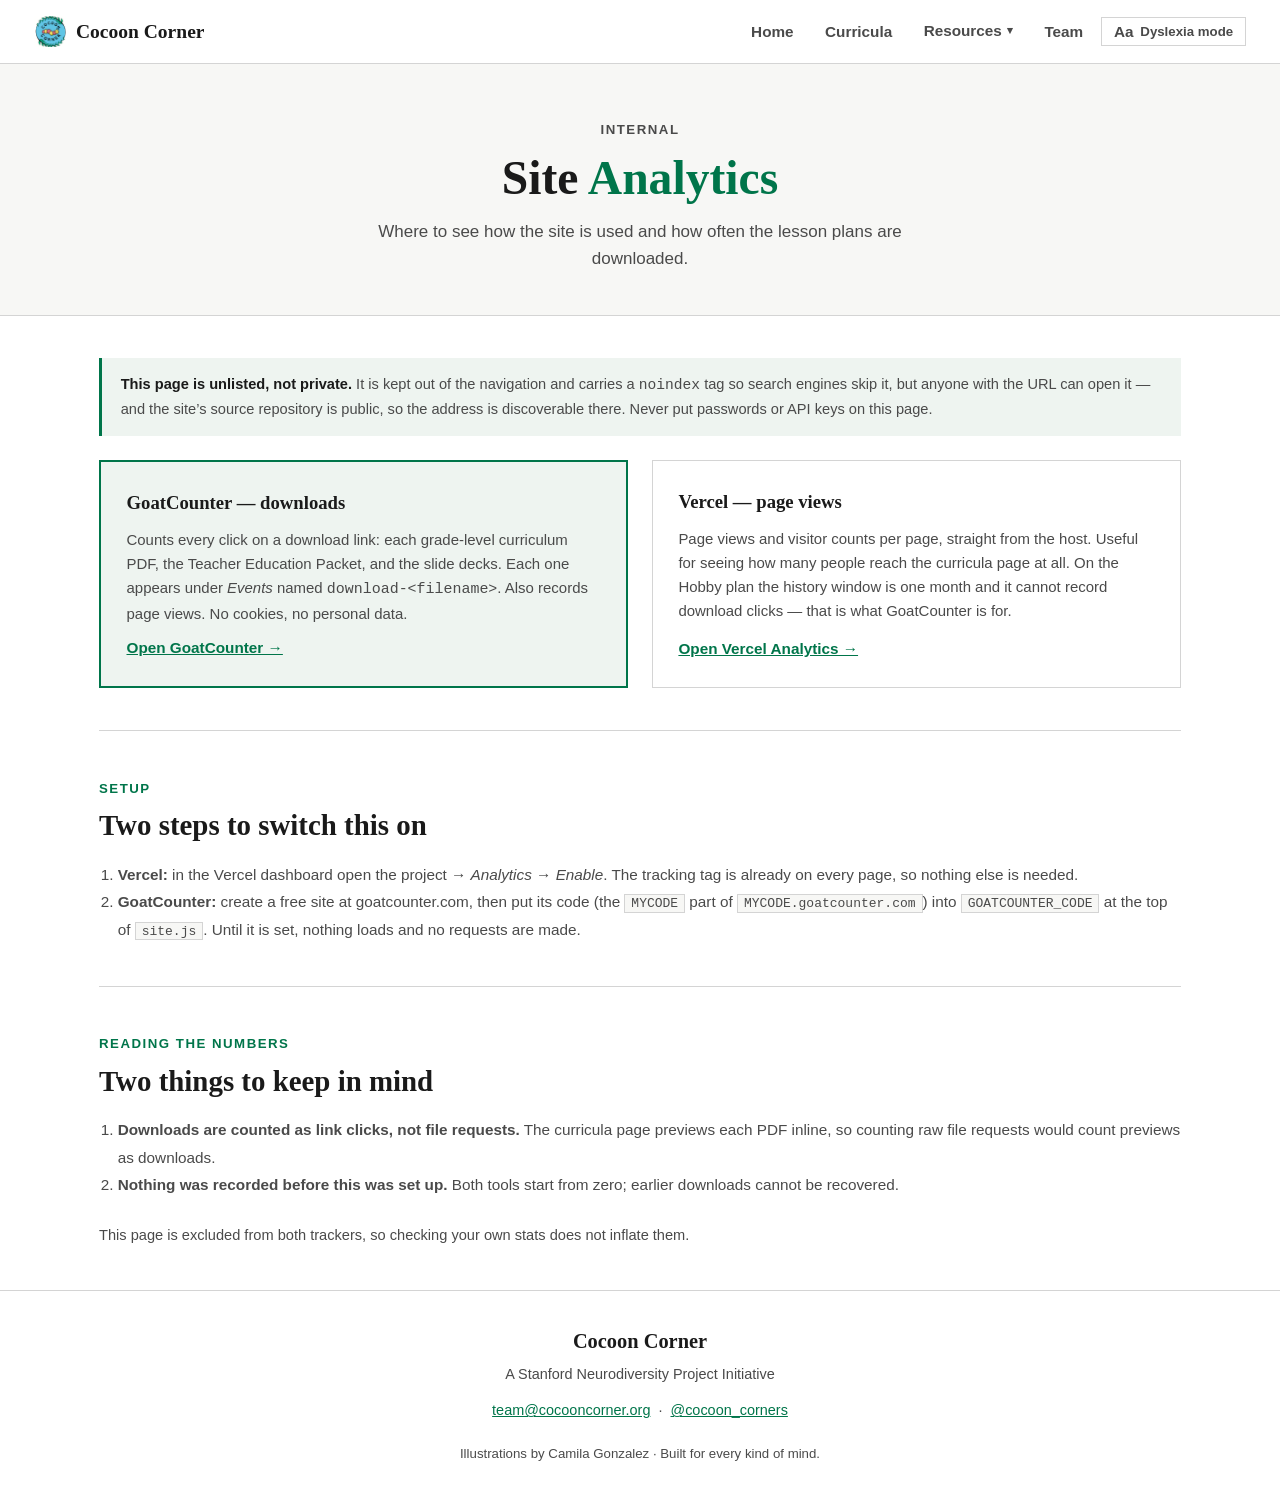
==== analytics102/index.html @ 791dbeb5 "Add GoatCounter download tracking, Vercel Analytics, and /analytics102 Adds two complementary tracke" ====
<!DOCTYPE html>
<html lang="en">
<head>
  <meta charset="UTF-8">
  <meta name="viewport" content="width=device-width, initial-scale=1.0">
  <meta name="robots" content="noindex, nofollow">
  <title>Analytics | Cocoon Corner</title>
  <link rel="icon" type="image/png" href="../assets/favicon.png">
  <link rel="apple-touch-icon" href="../assets/logo.png">
  <link rel="stylesheet" href="../style.css">
  <script src="/site.js"></script>
  <style>
    .dash-grid {
      display: grid;
      grid-template-columns: repeat(auto-fit, minmax(300px, 1fr));
      gap: 1.4rem;
      margin-bottom: 2rem;
    }

    .dash-card {
      background: var(--white);
      border: 1px solid var(--line);
      padding: 1.5rem;
      display: flex;
      flex-direction: column;
      gap: 0.6rem;
    }

    .dash-card.is-primary {
      background: var(--green-light);
      border: 2px solid var(--accent);
    }

    .dash-card h2 {
      font-family: var(--font-heading);
      font-weight: 700;
      font-size: 1.1rem;
      color: var(--text);
      margin: 0;
    }

    .dash-card p {
      font-size: 0.88rem;
      color: var(--text-soft);
      line-height: 1.6;
      margin: 0;
      flex: 1;
    }

    .dash-card a.go {
      font-size: 0.9rem;
      font-weight: 700;
      color: var(--accent);
      text-decoration: underline;
      width: fit-content;
    }

    .note-box {
      border-left: 3px solid var(--accent);
      background: var(--green-light);
      padding: 0.9rem 1.1rem;
      font-size: 0.86rem;
      line-height: 1.6;
      color: var(--text-soft);
      margin-bottom: 1.4rem;
    }

    .note-box strong { color: var(--text); }

    .setup-list { font-size: 0.9rem; color: var(--text-soft); line-height: 1.8; padding-left: 1.1rem; }
    .setup-list code {
      background: var(--bg-soft);
      border: 1px solid var(--line);
      padding: 0.05rem 0.35rem;
      font-size: 0.85em;
    }
  </style>
</head>
<body data-page="analytics" data-no-analytics>
<a class="skip-link" href="#main">Skip to main content</a>

<!-- ═══════ NAVIGATION ═══════ -->
<nav aria-label="Main">
  <a href="/" class="nav-logo">
    <img src="../assets/logo.png" alt="Cocoon Corner logo">
    Cocoon Corner
  </a>
  <button class="nav-toggle" aria-label="Toggle navigation" aria-expanded="false">☰</button>
  <ul id="nav-links">
    <li><a href="../" class="nl" data-page="home">Home</a></li>
    <li><a href="../curricula/" class="nl" data-page="curricula">Curricula</a></li>
    <li class="nav-group">
      <button type="button" class="nl nav-group-label" aria-expanded="false" aria-controls="resources-menu">Resources <span class="caret" aria-hidden="true">&#9662;</span></button>
      <ul class="nav-submenu" id="resources-menu">
        <li><a href="../book/" class="nl" data-page="book">Our Book</a></li>
        <li><a href="../resources/" class="nl" data-page="resources">Downloads</a></li>
        <li><a href="../sensory-spaces/" class="nl" data-page="sensory-spaces">Sensory Spaces</a></li>
      </ul>
    </li>
    <li><a href="../team/" class="nl" data-page="team">Team</a></li>
    <li>
      <button type="button" class="dyslexia-toggle" aria-pressed="false">
        <span class="toggle-mark" aria-hidden="true">Aa</span> <span class="toggle-text">Dyslexia mode</span>
      </button>
    </li>
  </ul>
</nav>

<main id="main" tabindex="-1">

<div class="page-wrap">

  <!-- ═══════ PAGE HERO ═══════ -->
  <div class="page-hero">
    <span class="eyebrow">Internal</span>
    <h1 class="page-title">Site <span>Analytics</span></h1>
    <p class="page-subtitle">Where to see how the site is used and how often the lesson plans are downloaded.</p>
  </div>

  <section class="content-section">

    <div class="note-box">
      <strong>This page is unlisted, not private.</strong> It is kept out of the navigation and
      carries a <code>noindex</code> tag so search engines skip it, but anyone with the URL can
      open it &mdash; and the site&rsquo;s source repository is public, so the address is
      discoverable there. Never put passwords or API keys on this page.
    </div>

    <div class="dash-grid">
      <div class="dash-card is-primary">
        <h2>GoatCounter &mdash; downloads</h2>
        <p>
          Counts every click on a download link: each grade-level curriculum PDF, the Teacher
          Education Packet, and the slide decks. Each one appears under <em>Events</em> named
          <code>download-&lt;filename&gt;</code>. Also records page views. No cookies, no personal data.
        </p>
        <a class="go" href="https://www.goatcounter.com/" target="_blank" rel="noopener">Open GoatCounter &rarr;</a>
      </div>

      <div class="dash-card">
        <h2>Vercel &mdash; page views</h2>
        <p>
          Page views and visitor counts per page, straight from the host. Useful for seeing how many
          people reach the curricula page at all. On the Hobby plan the history window is one month
          and it cannot record download clicks &mdash; that is what GoatCounter is for.
        </p>
        <a class="go" href="https://vercel.com/veermahajan/cocooncorner/analytics" target="_blank" rel="noopener">Open Vercel Analytics &rarr;</a>
      </div>
    </div>

    <hr class="section-divider">

    <span class="section-label">Setup</span>
    <h2 class="section-heading">Two steps to switch this on</h2>
    <ol class="setup-list">
      <li>
        <strong>Vercel:</strong> in the Vercel dashboard open the project &rarr; <em>Analytics</em>
        &rarr; <em>Enable</em>. The tracking tag is already on every page, so nothing else is needed.
      </li>
      <li>
        <strong>GoatCounter:</strong> create a free site at goatcounter.com, then put its code
        (the <code>MYCODE</code> part of <code>MYCODE.goatcounter.com</code>) into
        <code>GOATCOUNTER_CODE</code> at the top of <code>site.js</code>. Until it is set, nothing
        loads and no requests are made.
      </li>
    </ol>

    <hr class="section-divider">

    <span class="section-label">Reading the numbers</span>
    <h2 class="section-heading">Two things to keep in mind</h2>
    <ol class="setup-list">
      <li>
        <strong>Downloads are counted as link clicks, not file requests.</strong> The curricula page
        previews each PDF inline, so counting raw file requests would count previews as downloads.
      </li>
      <li>
        <strong>Nothing was recorded before this was set up.</strong> Both tools start from zero;
        earlier downloads cannot be recovered.
      </li>
    </ol>

    <p style="font-size: 0.86rem; color: var(--text-soft); margin-top: 1.5rem;">
      This page is excluded from both trackers, so checking your own stats does not inflate them.
    </p>

  </section>
</div><!-- /page-wrap -->

</main>

<!-- ═══════ FOOTER ═══════ -->
<footer>
  <div class="foot-logo">Cocoon Corner</div>
  <p>A Stanford Neurodiversity Project Initiative</p>
  <p style="margin-top: 0.8rem;">
    <a href="mailto:team@cocooncorner.org">team@cocooncorner.org</a> &nbsp;·&nbsp;
    <a href="https://www.instagram.com/cocoon_corners/" target="_blank" rel="noopener">@cocoon_corners</a>
  </p>
  <p class="foot-small">Illustrations by Camila Gonzalez · Built for every kind of mind.</p>
</footer>

<script>
(function () {
  var page = document.body.dataset.page || '';
  document.querySelectorAll('nav a.nl').forEach(function (a) {
    if (a.dataset.page === page) a.classList.add('active');
  });
  var btn   = document.querySelector('.nav-toggle');
  var links = document.getElementById('nav-links');
  if (btn && links) {
    btn.addEventListener('click', function () {
      var open = links.classList.toggle('open');
      btn.setAttribute('aria-expanded', open);
      btn.textContent = open ? '✕' : '☰';
    });
  }
})();
</script>
</body>
</html>
---- style.css ----
/* ═══════════════════════════════════════════════════════════════
   COCOON CORNER — Master Stylesheet
   Plain, static, academic style (no gradients, shadows, pill
   buttons, or animation). Serif headings, system sans body,
   near-monochrome palette with a single accent color.
   ═══════════════════════════════════════════════════════════════ */


/* ═══════════════════════════════════════════════════════════════
   1. DESIGN TOKENS (CSS Variables)
   ═══════════════════════════════════════════════════════════════ */
:root {
  /* Single accent color (used sparingly: links, headings, active states) */
  --accent:        #00754A;
  --accent-dark:   #00512F;

  /* All former "brand" colors are neutralized to grayscale so any
     remaining references (inline styles, per-page <style> blocks)
     render plainly instead of in bright color. */
  --blue:          #4a4a4a;
  --green:         var(--accent);
  --yellow:        #4a4a4a;
  --pink:          #4a4a4a;
  --teal:          #4a4a4a;
  --purple:        #4a4a4a;
  --orange:        #4a4a4a;
  --black:         #000000;

  --blue-light:    #f0f0f0;
  --green-light:   #eef4f0;
  --yellow-light:  #f0f0f0;
  --pink-light:    #f0f0f0;
  --teal-light:    #f0f0f0;
  --teal-xlight:   #f5f5f5;
  --purple-light:  #f0f0f0;
  --orange-light:  #f0f0f0;

  /* Neutral / surface colours */
  --text:          #1a1a1a;
  --text-soft:     #4a4a4a;
  --white:         #ffffff;
  --cream:         #ffffff;
  --line:          #d4d4d4;
  --bg-soft:       #f7f7f5;

  /* Layout */
  --nav-h:         64px;
  --max-w:         1150px;

  /* Border radii — flat by default */
  --radius-lg:     0px;
  --radius-md:     0px;
  --radius-sm:     0px;

  /* Shadows — none */
  --shadow-sm:     none;
  --shadow-md:     none;
  --shadow-lg:     none;

  /* Fonts */
  --font-heading:  Georgia, 'Times New Roman', Times, serif;
  --font-body:     -apple-system, BlinkMacSystemFont, 'Segoe UI', Arial, Helvetica, sans-serif;
}


/* ═══════════════════════════════════════════════════════════════
   2. RESET & BASE
   ═══════════════════════════════════════════════════════════════ */
*, *::before, *::after {
  box-sizing: border-box;
  margin: 0;
  padding: 0;
}

html {
  font-size: 17px;
}

body {
  font-family: var(--font-body);
  color: var(--text);
  background: var(--white);
  line-height: 1.6;
}

img {
  max-width: 100%;
  height: auto;
  display: block;
}

img[src=""], img:not([src]) {
  display: none;
}

a { color: var(--accent); text-decoration: underline; }
a:hover { color: var(--accent-dark); }


/* ═══════════════════════════════════════════════════════════════
   3. NAVIGATION
   ═══════════════════════════════════════════════════════════════ */
nav {
  position: sticky; top: 0; left: 0; right: 0; z-index: 999;
  min-height: var(--nav-h);
  background: var(--white);
  border-bottom: 1px solid var(--line);
  display: flex; align-items: center; justify-content: space-between;
  padding: 0 2rem;
}

.nav-logo {
  display: flex; align-items: center; gap: 0.6rem;
  text-decoration: none;
  font-weight: 700; font-size: 1.15rem;
  font-family: var(--font-heading);
  color: var(--text);
  white-space: nowrap;
  flex-shrink: 0;
}
.nav-logo img {
  height: 32px;
  width: auto;
  object-fit: contain;
  flex-shrink: 0;
}

nav ul {
  list-style: none;
  display: flex;
  gap: 0.25rem;
  flex-wrap: nowrap;
  align-items: center;
}

nav .nl {
  text-decoration: none; font-weight: 600; font-size: 0.9rem;
  padding: 0.5rem 0.8rem;
  color: var(--text-soft);
  border-bottom: 2px solid transparent;
}
nav .nl:hover,
nav .nl.active {
  color: var(--text);
  border-bottom-color: var(--accent);
}

.nav-toggle {
  display: none;
  background: none; border: 1px solid var(--line); cursor: pointer;
  font-size: 1.2rem; color: var(--text); padding: 0.3rem 0.6rem;
  flex-shrink: 0;
}


/* ═══════════════════════════════════════════════════════════════
   4. PAGE WRAPPER
   ═══════════════════════════════════════════════════════════════ */
.page-wrap {
  min-height: 100vh;
}


/* ═══════════════════════════════════════════════════════════════
   NAV DROPDOWN GROUP (CSS-only — no JS, so the CSP script hash
   stays valid). Desktop: reveal on hover/focus. Mobile: the
   sub-items sit inline inside the open hamburger menu.
   ═══════════════════════════════════════════════════════════════ */
.nav-group {
  position: relative;
  padding: 0.85rem 0;
  margin: -0.85rem 0;
}

.nav-group-label {
  display: inline-flex;
  align-items: center;
  gap: 0.3rem;
  background: none;
  border: none;
  border-bottom: 2px solid transparent;
  font-family: inherit;
  cursor: pointer;
}

.nav-group-label .caret { font-size: 0.7em; line-height: 1; }

.nav-submenu {
  display: none;
  position: absolute;
  top: 100%;
  left: 0;
  min-width: 190px;
  flex-direction: column;
  gap: 0;
  padding: 0.35rem 0;
  background: var(--white);
  border: 1px solid var(--line);
  z-index: 1000;
}

.nav-group-label[aria-expanded="true"] + .nav-submenu { display: flex; }

@media (min-width: 761px) {
  .nav-group:hover > .nav-submenu { display: flex; }
}

.nav-submenu .nl {
  display: block;
  padding: 0.5rem 0.9rem;
  white-space: nowrap;
}

/* parent shows the active state when one of its children is current */
.nav-group:has(.nl.active) > .nav-group-label {
  color: var(--text);
  border-bottom-color: var(--accent);
}


/* ═══════════════════════════════════════════════════════════════
   5. PAGE HERO BANNER
   ═══════════════════════════════════════════════════════════════ */
.page-hero {
  padding: 3rem 2.5rem 2.5rem;
  text-align: center;
  border-bottom: 1px solid var(--line);
  background: var(--bg-soft);
}

.eyebrow {
  display: inline-block;
  font-size: 0.78rem; font-weight: 700;
  letter-spacing: 1.5px; text-transform: uppercase;
  color: var(--text-soft);
  margin-bottom: 0.6rem;
}

.page-title {
  font-family: var(--font-heading);
  font-weight: 700;
  font-size: clamp(1.9rem, 4.5vw, 2.8rem);
  color: var(--text);
  line-height: 1.2;
  margin-bottom: 0.6rem;
}
.page-title span { color: var(--accent); }

.page-subtitle {
  font-size: 1rem; color: var(--text-soft);
  max-width: 600px; margin: 0 auto;
  line-height: 1.6;
}

/* Per-page hero backgrounds — all the same plain tint now */
.page-hero--book,
.page-hero--team,
.page-hero--resources,
.page-hero--sensory,
.page-hero--curricula { background: var(--bg-soft); }


/* ═══════════════════════════════════════════════════════════════
   6. SECTION HELPERS
   ═══════════════════════════════════════════════════════════════ */
section.content-section {
  padding: 2.5rem 2rem;
  max-width: var(--max-w);
  margin: 0 auto;
}

.section-label {
  font-size: 0.78rem; font-weight: 700; letter-spacing: 1.5px;
  text-transform: uppercase; color: var(--accent);
  display: inline-block; margin-bottom: 0.5rem;
}

h2.section-heading {
  font-family: var(--font-heading);
  font-weight: 700;
  font-size: clamp(1.3rem, 2.6vw, 1.7rem);
  color: var(--text); line-height: 1.25;
  margin-bottom: 1rem;
}


/* ═══════════════════════════════════════════════════════════════
   7. CARDS & GRIDS
   ═══════════════════════════════════════════════════════════════ */
.card {
  background: var(--white); border: 1px solid var(--line);
  padding: 1.5rem;
}

.card-grid-3 {
  display: grid;
  grid-template-columns: repeat(auto-fit, minmax(240px, 1fr));
  gap: 1.5rem;
}

.two-col {
  display: grid;
  grid-template-columns: 1fr 1fr;
  gap: 3rem;
  align-items: center;
}
.two-col.reverse > *:first-child { order: 2; }
.two-col.reverse > *:last-child  { order: 1; }


/* ═══════════════════════════════════════════════════════════════
   8. LINKS / BUTTONS
   ─────────────────────────────────────────────────────────────
   Plain underlined text links instead of filled pill buttons.
   Colour modifier classes (.yellow/.pink/.orange/.teal) are kept
   in the markup for structure but rendered identically, plainly.
   ═══════════════════════════════════════════════════════════════ */
.pill-btn {
  display: inline-flex; align-items: center; gap: 0.4rem;
  background: none; color: var(--accent);
  font-weight: 700; font-size: 0.92rem;
  padding: 0; border: none;
  text-decoration: underline; cursor: pointer;
}
.pill-btn:hover { color: var(--accent-dark); }
.pill-btn.outline { background: none; border: none; }

.dl-btn {
  display: inline-flex; align-items: center; gap: 0.4rem;
  font-weight: 700; font-size: 0.9rem;
  padding: 0; border: none;
  text-decoration: underline; color: var(--accent);
  margin-top: 0.4rem; width: fit-content; background: none;
}
.dl-btn:hover { color: var(--accent-dark); }

.file-link {
  display: inline-flex; align-items: center; gap: 0.4rem;
  background: none; color: var(--accent);
  font-weight: 700; font-size: 0.9rem;
  padding: 0; text-decoration: underline;
  border: none;
  margin-top: 0.5rem;
}
.file-link:hover { color: var(--accent-dark); }


/* ═══════════════════════════════════════════════════════════════
   9. CONDITION LIST (static — replaces the former scrolling marquee)
   ═══════════════════════════════════════════════════════════════ */
.condition-list {
  text-align: center;
  padding: 0.9rem 1rem;
  border-top: 1px solid var(--line);
  border-bottom: 1px solid var(--line);
  color: var(--text-soft);
  font-weight: 600; font-size: 0.92rem;
  letter-spacing: 0.2px;
}


/* ═══════════════════════════════════════════════════════════════
   10. FOOTER
   ═══════════════════════════════════════════════════════════════ */
footer {
  background: var(--white); color: var(--text-soft);
  border-top: 1px solid var(--line);
  padding: 2rem; text-align: center;
}
footer .foot-logo {
  font-family: var(--font-heading); font-size: 1.2rem;
  font-weight: 700; color: var(--text); margin-bottom: 0.3rem;
}
footer p { font-size: 0.85rem; margin-top: 0.3rem; }
footer a { color: var(--accent); }
footer .foot-small {
  margin-top: 1.2rem; font-size: 0.78rem; color: var(--text-soft);
}


/* ═══════════════════════════════════════════════════════════════
   11. UTILITY CLASSES
   ═══════════════════════════════════════════════════════════════ */
.text-center { text-align: center; }
.mt-1  { margin-top: 0.75rem; }
.mt-2  { margin-top: 1.5rem; }
.mt-3  { margin-top: 2.5rem; }
.mb-1  { margin-bottom: 0.75rem; }
.mb-2  { margin-bottom: 1.5rem; }
.mb-3  { margin-bottom: 2.5rem; }
.flex-center { display: flex; align-items: center; justify-content: center; gap: 1rem; flex-wrap: wrap; }

.section-divider {
  border: none; border-top: 1px solid var(--line);
  margin: 2.5rem 0;
}


/* ═══════════════════════════════════════════════════════════════
   12. HOMEPAGE — HERO
   ═══════════════════════════════════════════════════════════════ */
.hero {
  padding: 3rem 2rem;
  display: grid; grid-template-columns: 1fr 1fr;
  align-items: center; gap: 2.5rem;
  max-width: 1150px; margin: 0 auto;
}

.hero-title {
  font-family: var(--font-heading);
  font-size: clamp(2.2rem, 5vw, 3.4rem);
  font-weight: 700; line-height: 1.15; color: var(--text);
  margin: 0.8rem 0 0.5rem;
}
.hero-title em { color: var(--accent); font-style: normal; }

.hero-sub {
  font-size: 1.1rem; color: var(--text-soft); margin-bottom: 1.5rem;
}

.hero-cta {
  display: flex; gap: 1.5rem; flex-wrap: wrap; margin-bottom: 1.5rem;
}

.hero-img img {
  width: 100%; max-width: 380px;
  margin: 0 auto;
  object-fit: contain;
  border: 1px solid var(--line);
}

.hero-partners {
  display: flex; flex-direction: row;
  align-items: center; gap: 1rem;
  margin-bottom: 1.2rem;
  border: 1px solid var(--line);
  padding: 0.65rem 1.1rem;
  width: fit-content; max-width: 100%;
}
.partner-logo {
  height: 44px; width: auto;
  object-fit: contain; flex-shrink: 0;
}
.partner-text-stack {
  display: flex; flex-direction: column;
  align-items: flex-start; gap: 0.1rem;
}
.partner-label {
  font-size: 0.7rem; font-weight: 700;
  letter-spacing: 1px; text-transform: uppercase;
  color: var(--text-soft); line-height: 1.2;
}
.partner-name {
  font-size: 0.95rem; font-weight: 700;
  color: var(--text); line-height: 1.3;
}

/* ── Stats bar ── */
.stats-bar {
  display: flex; justify-content: center; align-items: center;
  gap: 3rem; flex-wrap: wrap;
  padding: 2rem;
  border-top: 1px solid var(--line);
  border-bottom: 1px solid var(--line);
}
.stat-item { text-align: center; }
.stat-num {
  font-family: var(--font-heading); font-size: 2rem; font-weight: 700;
  color: var(--text); line-height: 1;
}
.stat-label { font-size: 0.85rem; font-weight: 600; color: var(--text-soft); margin-top: 0.2rem; }

.stat-img {
  width: auto;
  object-fit: contain;
}
.stat-img.logo-snp   { height: 48px; max-width: 48px; }
.stat-img.logo-sm    { height: 36px; max-width: 120px; }
.stat-img.logo-cboe  { height: 48px; max-width: 48px; }
.stat-img.logo-fusd  { height: 48px; max-width: 140px; }

/* ── Mission section ── */
.mission-section {
  padding: 3rem 2rem;
}
.mission-inner { max-width: var(--max-w); margin: 0 auto; }
.mission-intro {
  font-size: 1rem; color: var(--text-soft);
  max-width: 700px; margin: 0 auto 2rem;
  text-align: center;
}

/* ── Static photo grid (used on homepage in place of the carousel,
     and on the sensory-spaces gallery) ── */
.gallery {
  display: grid;
  grid-template-columns: repeat(auto-fit, minmax(260px, 1fr));
  gap: 1.5rem; margin-top: 1.5rem;
}
.gallery-item { border: 1px solid var(--line); }
.gallery-item img { width: 100%; height: 220px; object-fit: cover; display: block; }
.gallery-caption {
  padding: 0.6rem 0.8rem;
  border-top: 1px solid var(--line);
  color: var(--text-soft); font-size: 0.85rem; font-weight: 600;
}

.carousel-section {
  padding: 2.5rem 1rem; text-align: center;
  border-bottom: 1px solid var(--line);
}
.carousel-section h2 {
  font-family: var(--font-heading); font-weight: 700;
  font-size: clamp(1.3rem, 2.6vw, 1.7rem);
  margin-bottom: 0.3rem;
}
.carousel-section .gallery { max-width: 900px; margin: 1.2rem auto 0; }

/* ── Homepage quote ── */
.quote-section {
  padding: 2.5rem 2rem; text-align: center;
  border-bottom: 1px solid var(--line);
}
.quote-section blockquote {
  font-family: var(--font-heading); font-style: italic;
  font-size: clamp(1.05rem, 2.2vw, 1.3rem); color: var(--text);
  max-width: 720px; margin: 0 auto; line-height: 1.6;
}
.quote-section cite {
  display: block; margin-top: 0.8rem;
  font-size: 0.85rem; color: var(--text-soft);
  font-weight: 600; font-style: normal;
}


/* ═══════════════════════════════════════════════════════════════
   13. BOOK PAGE
   ═══════════════════════════════════════════════════════════════ */
.book-cover-img {
  width: 100%; max-width: 360px; display: block; margin: 0 auto;
  border: 1px solid var(--line);
}

.condition-tags { display: flex; flex-wrap: wrap; gap: 0.5rem; margin: 1.2rem 0; }
.c-tag {
  padding: 0.32rem 0.8rem; border: 1px solid var(--line);
  font-size: 0.82rem; font-weight: 600; color: var(--text-soft);
}

.progress-boxes {
  display: grid; grid-template-columns: repeat(3, 1fr); gap: 0.8rem;
  border: 1px solid var(--line);
  padding: 1.4rem; margin-top: 1.5rem;
}
.prog-box { text-align: center; }
.prog-num {
  font-family: var(--font-heading); font-size: 2rem;
  font-weight: 700; color: var(--text); line-height: 1;
}
.prog-lbl { font-size: 0.78rem; color: var(--text-soft); font-weight: 600; margin-top: 0.2rem; }

.story-layout {
  display: grid; grid-template-columns: 1fr 1.15fr;
  gap: 3rem; align-items: center;
  max-width: var(--max-w); margin: 0 auto;
}
.story-img { border: 1px solid var(--line); }
.story-img img { width: 100%; }
.story-text blockquote {
  font-family: var(--font-heading); font-style: italic;
  font-size: 1.02rem; line-height: 1.75; color: var(--text);
  border-left: 3px solid var(--accent);
  padding-left: 1.3rem; margin: 1.2rem 0;
}

.video-section {
  background: var(--bg-soft); padding: 3rem 2.5rem; text-align: center;
  border-top: 1px solid var(--line); border-bottom: 1px solid var(--line);
}
.video-section h2 {
  font-family: var(--font-heading); font-weight: 700;
  font-size: clamp(1.3rem, 2.6vw, 1.7rem); color: var(--text); margin-bottom: 0.5rem;
}
.video-section p { color: var(--text-soft); margin-bottom: 1.5rem; font-size: 0.95rem; }
.video-wrap {
  max-width: 720px; margin: 0 auto;
  border: 1px solid var(--line);
}
.video-wrap video { width: 100%; display: block; background: #000; }

.future-grid {
  display: grid;
  grid-template-columns: repeat(auto-fit, minmax(220px, 1fr));
  gap: 1.2rem;
}
.future-item {
  background: var(--white); border: 1px solid var(--line);
  padding: 1.2rem;
}
.future-item p { font-size: 0.92rem; color: var(--text-soft); margin-top: 0.3rem; }


/* ═══════════════════════════════════════════════════════════════
   14. TEAM PAGE
   ═══════════════════════════════════════════════════════════════ */
.team-photo-wrap {
  max-width: 900px; margin: 0 auto 2rem;
  border: 1px solid var(--line);
}
.team-photo-wrap img { width: 100%; display: block; }
.team-photo-caption {
  padding: 0.8rem 1rem;
  border-top: 1px solid var(--line);
  color: var(--text-soft);
  font-weight: 600; font-size: 0.9rem;
}

.member-grid {
  display: grid;
  grid-template-columns: repeat(auto-fill, minmax(150px, 1fr));
  gap: 1rem; max-width: 960px; margin: 0 auto 3rem;
}
.member-card {
  background: var(--white); border: 1px solid var(--line);
  padding: 1.2rem 1rem; text-align: center;
}
.m-avatar {
  width: 48px; height: 48px; border-radius: 50%;
  margin: 0 auto 0.7rem;
  display: flex; align-items: center; justify-content: center;
  font-size: 1.3rem;
  border: 1px solid var(--line);
}
.member-card h3 {
  font-family: var(--font-heading); font-weight: 700;
  font-size: 0.95rem; color: var(--text); margin-bottom: 0.2rem;
}
.member-card .role { font-size: 0.75rem; font-weight: 600; color: var(--text-soft); }

.contact-bar {
  max-width: 560px; margin: 0 auto;
  border: 1px solid var(--line);
  padding: 1.5rem 2rem; text-align: center;
  display: flex; align-items: center; justify-content: center;
  gap: 2rem; flex-wrap: wrap;
}
.contact-bar a {
  text-decoration: underline; font-weight: 700; font-size: 1rem;
  color: var(--accent);
  display: flex; align-items: center; gap: 0.4rem;
}
.contact-bar a:hover { color: var(--accent-dark); }


/* ═══════════════════════════════════════════════════════════════
   15. RESOURCES PAGE
   ═══════════════════════════════════════════════════════════════ */
.pptx-grid {
  display: grid;
  grid-template-columns: repeat(auto-fit, minmax(280px, 1fr));
  gap: 1.4rem; margin-top: 1.5rem;
}
.pptx-card {
  background: var(--white); border: 1px solid var(--line);
  padding: 1.6rem;
  display: flex; flex-direction: column; gap: 0.7rem;
}
.pptx-card h3 {
  font-family: var(--font-heading); font-weight: 700; font-size: 1.02rem; color: var(--text);
}
.pptx-card p { font-size: 0.9rem; color: var(--text-soft); flex: 1; line-height: 1.6; }

.resource-tags { display: flex; flex-wrap: wrap; gap: 0.6rem; margin-top: 1rem; }
.rtag {
  border: 1px solid var(--line);
  padding: 0.4rem 0.9rem; font-size: 0.88rem; font-weight: 600;
  color: var(--text-soft);
}
.rtag a { color: var(--accent); text-decoration: underline; }


/* ═══════════════════════════════════════════════════════════════
   16. SENSORY SPACES PAGE
   ═══════════════════════════════════════════════════════════════ */
.principles-grid {
  display: grid;
  grid-template-columns: repeat(auto-fit, minmax(230px, 1fr));
  gap: 1.2rem; margin-top: 1.5rem;
}
.principle-card {
  background: var(--white); border: 1px solid var(--line);
  padding: 1.4rem;
}
.principle-card h3 {
  font-family: var(--font-heading); font-weight: 700;
  font-size: 0.98rem; margin-bottom: 0.4rem;
}
.principle-card p { font-size: 0.88rem; color: var(--text-soft); line-height: 1.6; }

.items-grid {
  display: grid;
  grid-template-columns: repeat(auto-fill, minmax(180px, 1fr));
  gap: 0.8rem; margin-top: 1.2rem;
}
.item-tag {
  background: var(--white); border: 1px solid var(--line);
  padding: 0.8rem 1rem;
  font-weight: 600; font-size: 0.9rem; color: var(--text-soft);
}

.timeline { margin-top: 1.5rem; position: relative; padding-left: 2rem; }
.timeline::before {
  content: ''; position: absolute; left: 0.55rem; top: 0; bottom: 0;
  width: 1px; background: var(--line);
}
.t-item { position: relative; margin-bottom: 1.5rem; }
.t-dot {
  position: absolute; left: -1.5rem; top: 0.3rem;
  width: 10px; height: 10px; border-radius: 50%;
  background: var(--white); border: 2px solid var(--text);
}
.t-item h4 {
  font-family: var(--font-heading); font-weight: 700;
  font-size: 1rem; color: var(--text);
}
.t-item p { font-size: 0.88rem; color: var(--text-soft); margin-top: 0.2rem; }

.cta-band {
  background: var(--bg-soft); padding: 3rem 2.5rem; text-align: center;
  border-top: 1px solid var(--line); border-bottom: 1px solid var(--line);
}
.cta-band h2 {
  font-family: var(--font-heading); font-weight: 700;
  font-size: clamp(1.3rem, 2.6vw, 1.7rem); color: var(--text); margin-bottom: 0.7rem;
}
.cta-band p { color: var(--text-soft); max-width: 560px; margin: 0 auto 1.5rem; font-size: 1rem; }

.principles-section-bg {
  border-top: 1px solid var(--line);
  border-bottom: 1px solid var(--line);
  padding: 3rem 2.5rem;
}


/* ═══════════════════════════════════════════════════════════════
   17. CURRICULA PAGE
   ═══════════════════════════════════════════════════════════════ */
details {
  background: var(--white);
  border: 1px solid var(--line);
  margin-bottom: 1rem;
}
details summary {
  display: flex; justify-content: space-between; align-items: center;
  padding: 1.1rem 1.4rem;
  cursor: pointer; list-style: none;
  font-weight: 700; font-size: 1rem;
  gap: 1rem;
}
details summary::-webkit-details-marker { display: none; }
details summary::after {
  content: '+';
  font-size: 1.2rem; font-weight: 400; color: var(--text-soft);
  flex-shrink: 0;
}
details[open] summary::after { content: '\2212'; }

.details-body {
  padding: 0 1.4rem 1.4rem;
  border-top: 1px solid var(--line);
}

.day-grid {
  display: grid;
  grid-template-columns: repeat(auto-fit, minmax(230px, 1fr));
  gap: 1rem; margin: 1.2rem 0;
}
.day-card {
  background: var(--bg-soft); border: 1px solid var(--line);
  padding: 1rem 1.2rem;
}
.day-card .day-label {
  font-size: 0.75rem; font-weight: 700; text-transform: uppercase;
  letter-spacing: 1px; color: var(--text-soft); margin-bottom: 0.3rem;
}
.day-card h4 {
  font-family: var(--font-heading); font-weight: 700;
  font-size: 1rem; color: var(--text); margin-bottom: 0.3rem;
}
.day-card p { font-size: 0.88rem; color: var(--text-soft); }

.meta-row { display: flex; gap: 1.2rem; flex-wrap: wrap; margin: 0.7rem 0 1.1rem; }
.meta-pill {
  display: inline-flex; align-items: center; gap: 0.35rem;
  font-size: 0.82rem; font-weight: 600; color: var(--text-soft);
  border: 1px solid var(--line); padding: 0.3rem 0.7rem;
}

.grade-badge {
  display: inline-block; padding: 0.25rem 0.7rem; border: 1px solid var(--line);
  font-size: 0.78rem; font-weight: 700; margin-right: 0.4rem;
  color: var(--text-soft); background: none !important;
}


/* ═══════════════════════════════════════════════════════════════
   18. RESPONSIVE — MOBILE BREAKPOINTS
   ═══════════════════════════════════════════════════════════════ */
@media (max-width: 900px) {
  nav .nl { padding: 0.45rem 0.6rem; font-size: 0.85rem; }
}

@media (max-width: 760px) {
  nav {
    flex-wrap: wrap;
    height: auto;
    min-height: var(--nav-h);
    padding: 0.75rem 1.2rem;
    gap: 0;
  }
  .nav-toggle { display: block; }

  nav ul {
    display: none;
    flex-direction: column;
    width: 100%;
    padding: 0.5rem 0 0.75rem;
    gap: 0.2rem;
  }
  nav ul.open { display: flex; }

  .nav-group { padding: 0; margin: 0; }
  .nav-submenu {
    position: static;
    min-width: 0;
    background: none;
    border: none;
    padding: 0 0 0 1rem;
  }

  nav .nl {
    padding: 0.55rem 0.2rem;
    font-size: 0.9rem;
  }

  .hero {
    grid-template-columns: 1fr;
    text-align: center;
    gap: 1.5rem;
    padding: 1.5rem 1.2rem 2rem;
  }
  .hero-text { order: 2; }
  .hero-img  { order: 1; }

  .hero-img img { max-width: 260px; }
  .hero-cta { justify-content: center; }
  .hero-partners { margin: 0 auto 1.2rem; }
  .partner-text-stack { align-items: center; }

  .two-col { grid-template-columns: 1fr; gap: 1.5rem; }
  .two-col.reverse > * { order: unset; }

  .book-cover-img { max-width: 260px; }
  .progress-boxes { grid-template-columns: 1fr 1fr; }
  .story-layout { grid-template-columns: 1fr; gap: 1.5rem; }

  .stats-bar { gap: 1.5rem; padding: 1.5rem 1rem; }

  .build-two-col { grid-template-columns: 1fr !important; }

  .gallery { grid-template-columns: 1fr; }

  .page-hero { padding: 2.5rem 1.5rem 1.75rem; }

  section.content-section { padding: 2rem 1.2rem; }

  .card-grid-3 { gap: 1rem; }

  .contact-bar { gap: 1rem; padding: 1.2rem; }

  .principles-section-bg { padding: 2rem 1.2rem; }
}

@media (max-width: 480px) {
  html { font-size: 16px; }

  .nav-logo { font-size: 1rem; }
  .nav-logo img { height: 28px; }

  .hero-img img { max-width: 200px; }
  .partner-logo { height: 36px; }

  .stat-img.logo-sm   { height: 30px; }
  .stat-img.logo-snp  { height: 38px; max-width: 38px; }
  .stat-img.logo-cboe { height: 38px; max-width: 38px; }
  .stat-img.logo-fusd { height: 40px; max-width: 120px; }

  .progress-boxes { grid-template-columns: 1fr; }
  .prog-num { font-size: 1.6rem; }

  .day-grid { grid-template-columns: 1fr; }

  .items-grid { grid-template-columns: 1fr 1fr; }

  .member-grid { grid-template-columns: repeat(auto-fill, minmax(130px, 1fr)); }

  details summary { flex-direction: column; align-items: flex-start; }
}


/* ═══════════════════════════════════════════════════════════════
   DYSLEXIA-FRIENDLY MODE
   Toggled by dyslexia-mode.js, which puts .dyslexia on <html>.
   Choices follow the British Dyslexia Association style guide:
   sans-serif throughout, larger text, generous letter/word/line
   spacing, an off-white background to cut glare, bold instead of
   italics, and sentence case instead of all-caps.
   ═══════════════════════════════════════════════════════════════ */

/* the control is useless without JS, so only show it once JS runs */
.dyslexia-toggle { display: none; }
html.js .dyslexia-toggle { display: inline-flex; }

.dyslexia-toggle {
  align-items: center;
  gap: 0.4rem;
  font-family: var(--font-body);
  font-weight: 600;
  font-size: 0.78rem;
  padding: 0.35rem 0.7rem;
  color: var(--text-soft);
  background: none;
  border: 1px solid var(--line);
  cursor: pointer;
  white-space: nowrap;
}

.dyslexia-toggle:hover {
  color: var(--text);
  border-color: var(--text-soft);
}

.dyslexia-toggle .toggle-mark {
  font-weight: 700;
  font-size: 0.9rem;
  line-height: 1;
}

.dyslexia-toggle[aria-pressed="true"] {
  background: var(--accent);
  border-color: var(--accent);
  color: #ffffff;
}

/* ── the mode itself ─────────────────────────────────────────── */
html.dyslexia {
  font-size: 18px;

  /* headings drop Georgia; Verdana/Tahoma have wide, open letterforms */
  --font-heading: Verdana, Tahoma, "Trebuchet MS", Arial, sans-serif;
  --font-body:    Verdana, Tahoma, "Trebuchet MS", Arial, sans-serif;

  /* warm off-white instead of pure white, which glares */
  --white:   #fbf7f0;
  --cream:   #fbf7f0;
  --bg-soft: #f3ece0;
  --line:    #cdc5b8;

  /* dark warm grey rather than near-black */
  --text:      #2b2620;
  --text-soft: #4a443c;
}

html.dyslexia body {
  line-height: 1.9;
  letter-spacing: 0.05em;
  word-spacing: 0.16em;
}

/* italics are harder to decode — use weight for emphasis instead */
html.dyslexia em,
html.dyslexia i {
  font-style: normal;
  font-weight: 700;
}

/* all-caps removes word-shape cues */
html.dyslexia .eyebrow,
html.dyslexia .section-label,
html.dyslexia .role-title,
html.dyslexia .feature-flag,
html.dyslexia .grade-badge,
html.dyslexia .condition-list,
html.dyslexia .partner-label {
  text-transform: none;
  letter-spacing: 0.04em;
}

/* long measures are hard to track back to the next line */
html.dyslexia .bio,
html.dyslexia .mission-intro,
html.dyslexia .curricula-intro,
html.dyslexia .page-notice {
  max-width: 66ch;
}

/* keep focus obvious for keyboard users in this mode */
html.dyslexia a:focus-visible,
html.dyslexia button:focus-visible {
  outline: 3px solid var(--accent);
  outline-offset: 2px;
}

/* Between the hamburger breakpoint and 900px the nav is tight — in
   dyslexia mode the larger type plus this button overflowed the bar.
   Collapse to just "Aa" there, but keep the label for screen readers. */
@media (min-width: 761px) and (max-width: 900px) {
  .dyslexia-toggle .toggle-text {
    position: absolute;
    width: 1px;
    height: 1px;
    overflow: hidden;
    clip-path: inset(50%);
    white-space: nowrap;
  }
  .dyslexia-toggle { padding: 0.35rem 0.5rem; }
}


/* ═══════════════════════════════════════════════════════════════
   ACCESSIBILITY: skip link + a visible focus indicator everywhere
   ═══════════════════════════════════════════════════════════════ */
.skip-link {
  position: absolute;
  left: -9999px;
  top: 0;
  z-index: 2000;
  background: var(--accent);
  color: #ffffff;
  font-weight: 700;
  padding: 0.7rem 1.1rem;
  text-decoration: none;
}

.skip-link:focus {
  left: 0.5rem;
  top: 0.5rem;
}

:focus-visible {
  outline: 3px solid var(--accent);
  outline-offset: 2px;
}

/* an accent outline would vanish against the accent-filled toggle */
.dyslexia-toggle[aria-pressed="true"]:focus-visible { outline-color: var(--text); }

/* focused programmatically by the skip link — no outline needed */
main:focus { outline: none; }

/* ═══════════════════════════════════════════════════════════════
   CURRICULUM PDF PREVIEWS
   The download link now lives in the <summary>; the expanded panel
   holds a scrollable inline preview. <iframe> rather than <object>
   because the CSP sets object-src 'none'; frame-src falls back to
   default-src 'self', so a same-origin PDF is allowed.
   ═══════════════════════════════════════════════════════════════ */
details summary .summary-main { flex: 1 1 auto; }

details summary .summary-meta {
  flex: 0 0 auto;
  font-size: 0.85rem;
  font-weight: 600;
  color: var(--text-soft);
}

.summary-dl {
  flex: 0 0 auto;
  font-size: 0.85rem;
  font-weight: 700;
  color: var(--accent);
  text-decoration: underline;
  white-space: nowrap;
}

.summary-dl:hover { color: var(--accent-dark); }

.pdf-preview {
  display: block;
  width: 100%;
  height: 620px;
  margin-top: 1.2rem;
  border: 1px solid var(--line);
  background: var(--bg-soft);
}

.preview-fallback {
  font-size: 0.82rem;
  color: var(--text-soft);
  margin-top: 0.6rem;
}

.preview-fallback a { color: var(--accent); font-weight: 700; }

@media (max-width: 760px) {
  .pdf-preview { height: 60vh; min-height: 340px; }
}
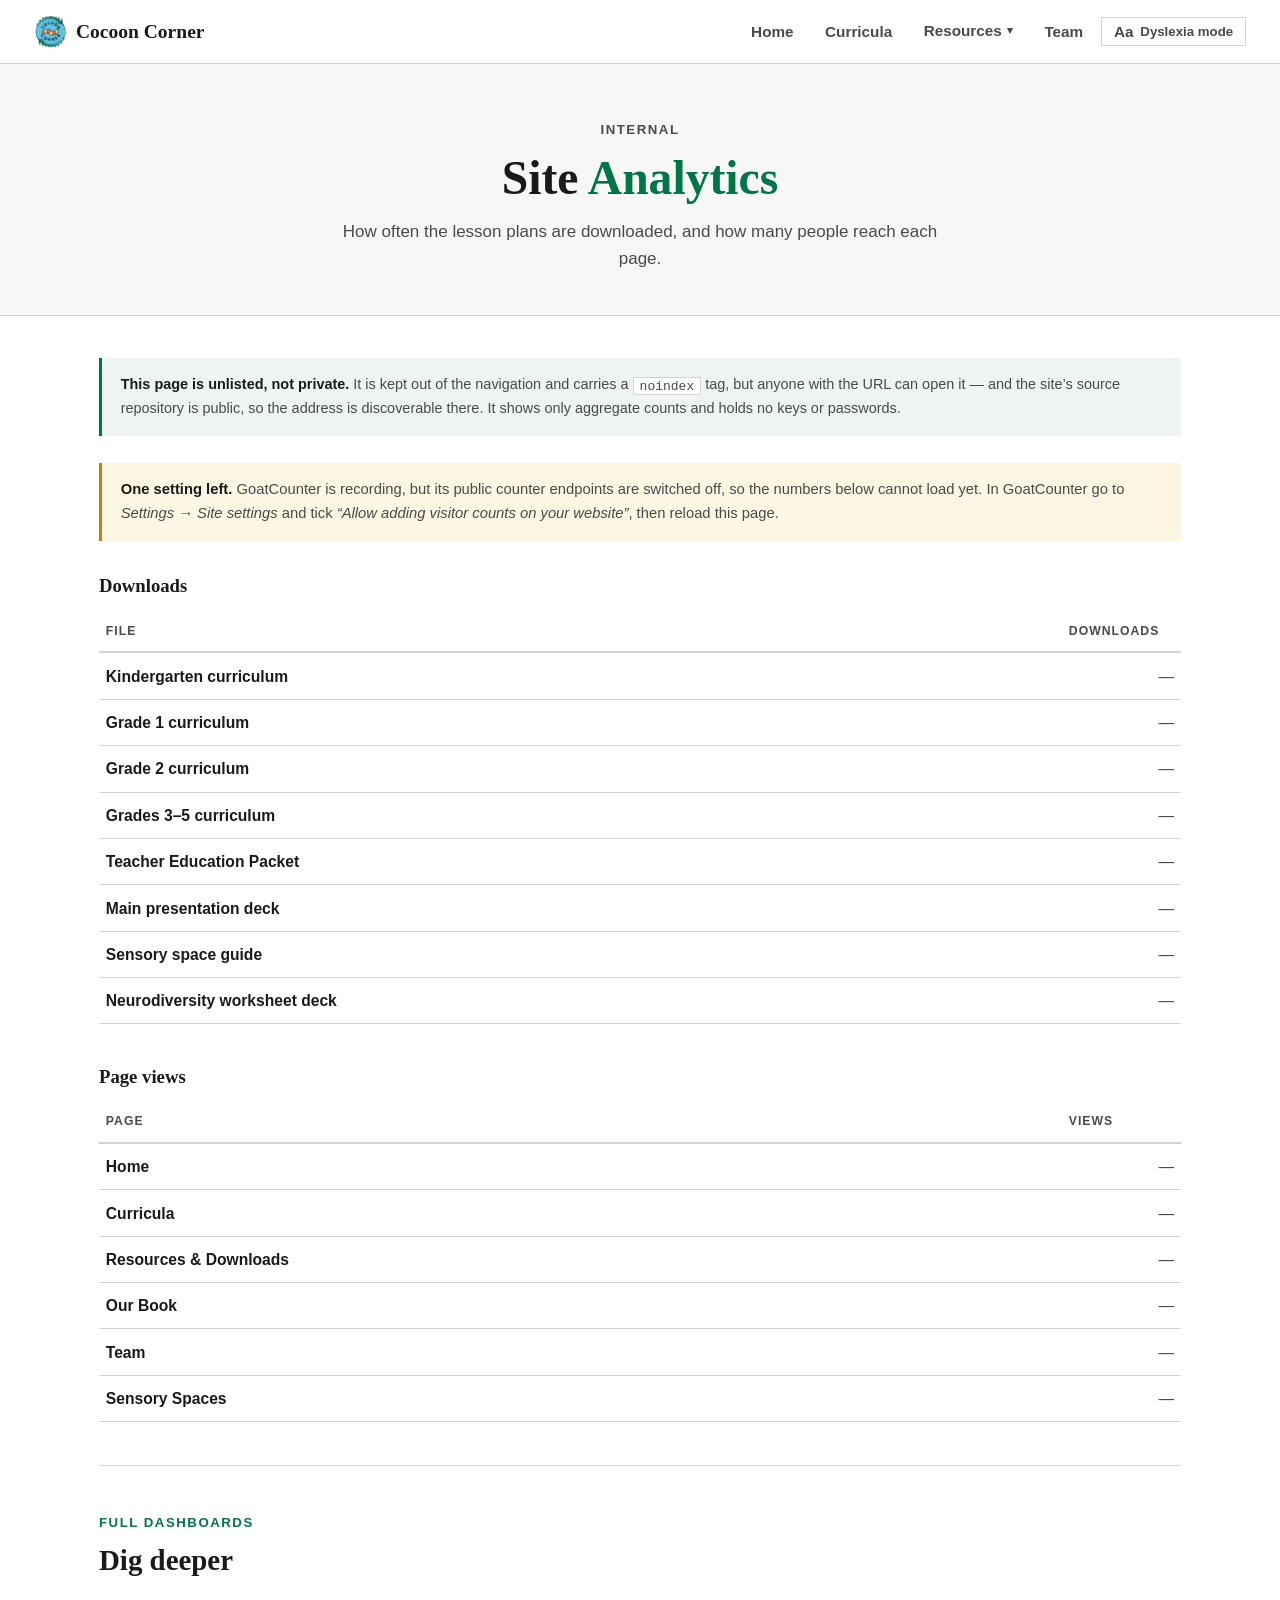
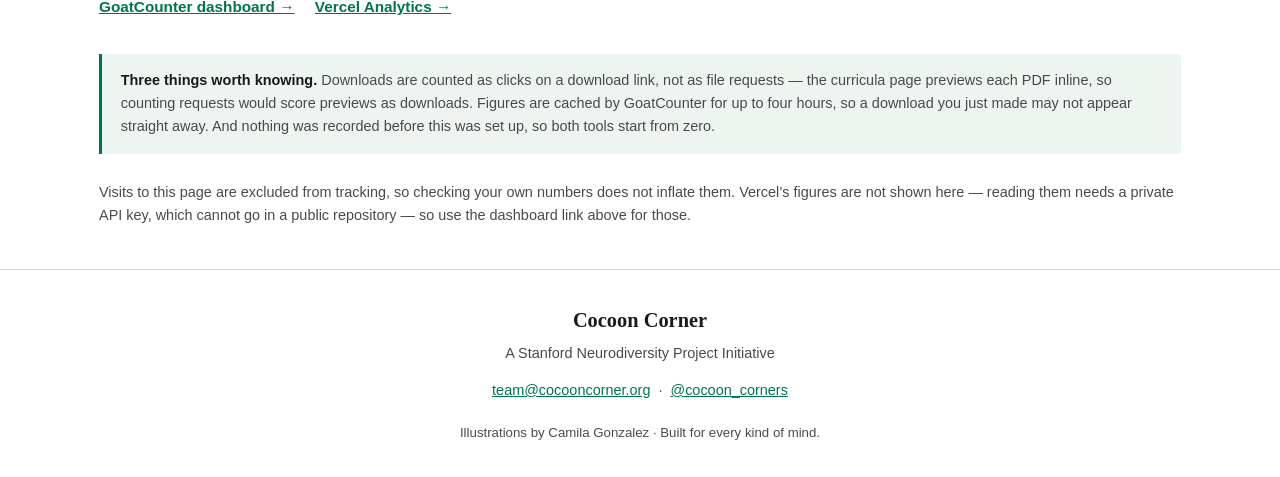
==== commit 7f88c1eb: "Show live download and pageview figures on /analytics102 The page now reads GoatCounter's public vis" ====
--- a/analytics102/index.html
+++ b/analytics102/index.html
@@ -9,70 +9,76 @@
   <link rel="apple-touch-icon" href="../assets/logo.png">
   <link rel="stylesheet" href="../style.css">
   <script src="/site.js"></script>
+  <script src="/analytics-dashboard.js" defer></script>
   <style>
-    .dash-grid {
-      display: grid;
-      grid-template-columns: repeat(auto-fit, minmax(300px, 1fr));
-      gap: 1.4rem;
-      margin-bottom: 2rem;
-    }
-
-    .dash-card {
-      background: var(--white);
-      border: 1px solid var(--line);
-      padding: 1.5rem;
-      display: flex;
-      flex-direction: column;
-      gap: 0.6rem;
-    }
-
-    .dash-card.is-primary {
-      background: var(--green-light);
-      border: 2px solid var(--accent);
-    }
-
-    .dash-card h2 {
+    .status {
+      border-left: 3px solid var(--line);
+      background: var(--bg-soft);
+      padding: 0.9rem 1.1rem;
+      font-size: 0.87rem;
+      line-height: 1.6;
+      color: var(--text-soft);
+      margin-bottom: 1.8rem;
+    }
+    .status strong { color: var(--text); }
+    .status--ok   { border-left-color: var(--accent); background: var(--green-light); }
+    .status--warn { border-left-color: #b8860b; background: #fdf6e3; }
+
+    .stat-table {
+      width: 100%;
+      border-collapse: collapse;
+      margin-bottom: 2.2rem;
+      font-size: 0.92rem;
+    }
+    .stat-table caption {
+      text-align: left;
       font-family: var(--font-heading);
       font-weight: 700;
       font-size: 1.1rem;
       color: var(--text);
-      margin: 0;
-    }
-
-    .dash-card p {
-      font-size: 0.88rem;
+      padding-bottom: 0.6rem;
+    }
+    .stat-table th,
+    .stat-table td {
+      border-bottom: 1px solid var(--line);
+      padding: 0.6rem 0.4rem;
+      text-align: left;
+    }
+    .stat-table thead th {
+      font-size: 0.72rem;
+      text-transform: uppercase;
+      letter-spacing: 1px;
       color: var(--text-soft);
-      line-height: 1.6;
-      margin: 0;
-      flex: 1;
-    }
-
-    .dash-card a.go {
-      font-size: 0.9rem;
+      border-bottom: 2px solid var(--line);
+    }
+    .stat-table tbody th { font-weight: 600; color: var(--text); }
+    .stat-table td {
+      text-align: right;
       font-weight: 700;
-      color: var(--accent);
-      text-decoration: underline;
-      width: fit-content;
-    }
+      color: var(--accent-dark);
+      font-variant-numeric: tabular-nums;
+      width: 7rem;
+    }
+    .stat-table td.is-empty { color: var(--text-soft); font-weight: 400; }
+
+    .dash-links { display: flex; flex-wrap: wrap; gap: 1.2rem; margin-bottom: 2rem; }
+    .dash-links a { font-size: 0.9rem; font-weight: 700; color: var(--accent); text-decoration: underline; }
 
     .note-box {
       border-left: 3px solid var(--accent);
       background: var(--green-light);
       padding: 0.9rem 1.1rem;
-      font-size: 0.86rem;
+      font-size: 0.85rem;
       line-height: 1.6;
       color: var(--text-soft);
-      margin-bottom: 1.4rem;
-    }
-
+      margin-bottom: 1.6rem;
+    }
     .note-box strong { color: var(--text); }
-
-    .setup-list { font-size: 0.9rem; color: var(--text-soft); line-height: 1.8; padding-left: 1.1rem; }
-    .setup-list code {
-      background: var(--bg-soft);
+    .note-box code {
+      background: var(--white);
       border: 1px solid var(--line);
       padding: 0.05rem 0.35rem;
-      font-size: 0.85em;
+      font-size: 0.9em;
     }
   </style>
 </head>
@@ -114,74 +120,62 @@
   <div class="page-hero">
     <span class="eyebrow">Internal</span>
     <h1 class="page-title">Site <span>Analytics</span></h1>
-    <p class="page-subtitle">Where to see how the site is used and how often the lesson plans are downloaded.</p>
+    <p class="page-subtitle">How often the lesson plans are downloaded, and how many people reach each page.</p>
   </div>
 
   <section class="content-section">
 
     <div class="note-box">
       <strong>This page is unlisted, not private.</strong> It is kept out of the navigation and
-      carries a <code>noindex</code> tag so search engines skip it, but anyone with the URL can
-      open it &mdash; and the site&rsquo;s source repository is public, so the address is
-      discoverable there. Never put passwords or API keys on this page.
+      carries a <code>noindex</code> tag, but anyone with the URL can open it &mdash; and the
+      site&rsquo;s source repository is public, so the address is discoverable there. It shows only
+      aggregate counts and holds no keys or passwords.
     </div>
 
-    <div class="dash-grid">
-      <div class="dash-card is-primary">
-        <h2>GoatCounter &mdash; downloads</h2>
-        <p>
-          Counts every click on a download link: each grade-level curriculum PDF, the Teacher
-          Education Packet, and the slide decks. Each one appears under <em>Events</em> named
-          <code>download-&lt;filename&gt;</code>. Also records page views. No cookies, no personal data.
-        </p>
-        <a class="go" href="https://www.goatcounter.com/" target="_blank" rel="noopener">Open GoatCounter &rarr;</a>
-      </div>
-
-      <div class="dash-card">
-        <h2>Vercel &mdash; page views</h2>
-        <p>
-          Page views and visitor counts per page, straight from the host. Useful for seeing how many
-          people reach the curricula page at all. On the Hobby plan the history window is one month
-          and it cannot record download clicks &mdash; that is what GoatCounter is for.
-        </p>
-        <a class="go" href="https://vercel.com/veermahajan/cocooncorner/analytics" target="_blank" rel="noopener">Open Vercel Analytics &rarr;</a>
-      </div>
+    <p id="gc-status" class="status">Loading figures from GoatCounter&hellip;</p>
+
+    <table class="stat-table">
+      <caption>Downloads</caption>
+      <thead>
+        <tr><th scope="col">File</th><th scope="col">Downloads</th></tr>
+      </thead>
+      <tbody id="dl-body">
+        <tr><th scope="row">Loading&hellip;</th><td class="is-empty">—</td></tr>
+      </tbody>
+    </table>
+
+    <table class="stat-table">
+      <caption>Page views</caption>
+      <thead>
+        <tr><th scope="col">Page</th><th scope="col">Views</th></tr>
+      </thead>
+      <tbody id="pv-body">
+        <tr><th scope="row">Loading&hellip;</th><td class="is-empty">—</td></tr>
+      </tbody>
+    </table>
+
+    <hr class="section-divider">
+
+    <span class="section-label">Full dashboards</span>
+    <h2 class="section-heading">Dig deeper</h2>
+    <div class="dash-links">
+      <a href="https://cocooncorner.goatcounter.com" target="_blank" rel="noopener">GoatCounter dashboard &rarr;</a>
+      <a href="https://vercel.com/veermahajan/cocooncorner/analytics" target="_blank" rel="noopener">Vercel Analytics &rarr;</a>
     </div>
 
-    <hr class="section-divider">
-
-    <span class="section-label">Setup</span>
-    <h2 class="section-heading">Two steps to switch this on</h2>
-    <ol class="setup-list">
-      <li>
-        <strong>Vercel:</strong> in the Vercel dashboard open the project &rarr; <em>Analytics</em>
-        &rarr; <em>Enable</em>. The tracking tag is already on every page, so nothing else is needed.
-      </li>
-      <li>
-        <strong>GoatCounter:</strong> create a free site at goatcounter.com, then put its code
-        (the <code>MYCODE</code> part of <code>MYCODE.goatcounter.com</code>) into
-        <code>GOATCOUNTER_CODE</code> at the top of <code>site.js</code>. Until it is set, nothing
-        loads and no requests are made.
-      </li>
-    </ol>
-
-    <hr class="section-divider">
-
-    <span class="section-label">Reading the numbers</span>
-    <h2 class="section-heading">Two things to keep in mind</h2>
-    <ol class="setup-list">
-      <li>
-        <strong>Downloads are counted as link clicks, not file requests.</strong> The curricula page
-        previews each PDF inline, so counting raw file requests would count previews as downloads.
-      </li>
-      <li>
-        <strong>Nothing was recorded before this was set up.</strong> Both tools start from zero;
-        earlier downloads cannot be recovered.
-      </li>
-    </ol>
-
-    <p style="font-size: 0.86rem; color: var(--text-soft); margin-top: 1.5rem;">
-      This page is excluded from both trackers, so checking your own stats does not inflate them.
+    <div class="note-box">
+      <strong>Three things worth knowing.</strong>
+      Downloads are counted as clicks on a download link, not as file requests &mdash; the curricula
+      page previews each PDF inline, so counting requests would score previews as downloads.
+      Figures are cached by GoatCounter for up to four hours, so a download you just made may not
+      appear straight away. And nothing was recorded before this was set up, so both tools start
+      from zero.
+    </div>
+
+    <p style="font-size: 0.85rem; color: var(--text-soft);">
+      Visits to this page are excluded from tracking, so checking your own numbers does not inflate them.
+      Vercel&rsquo;s figures are not shown here &mdash; reading them needs a private API key, which cannot go
+      in a public repository &mdash; so use the dashboard link above for those.
     </p>
 
   </section>
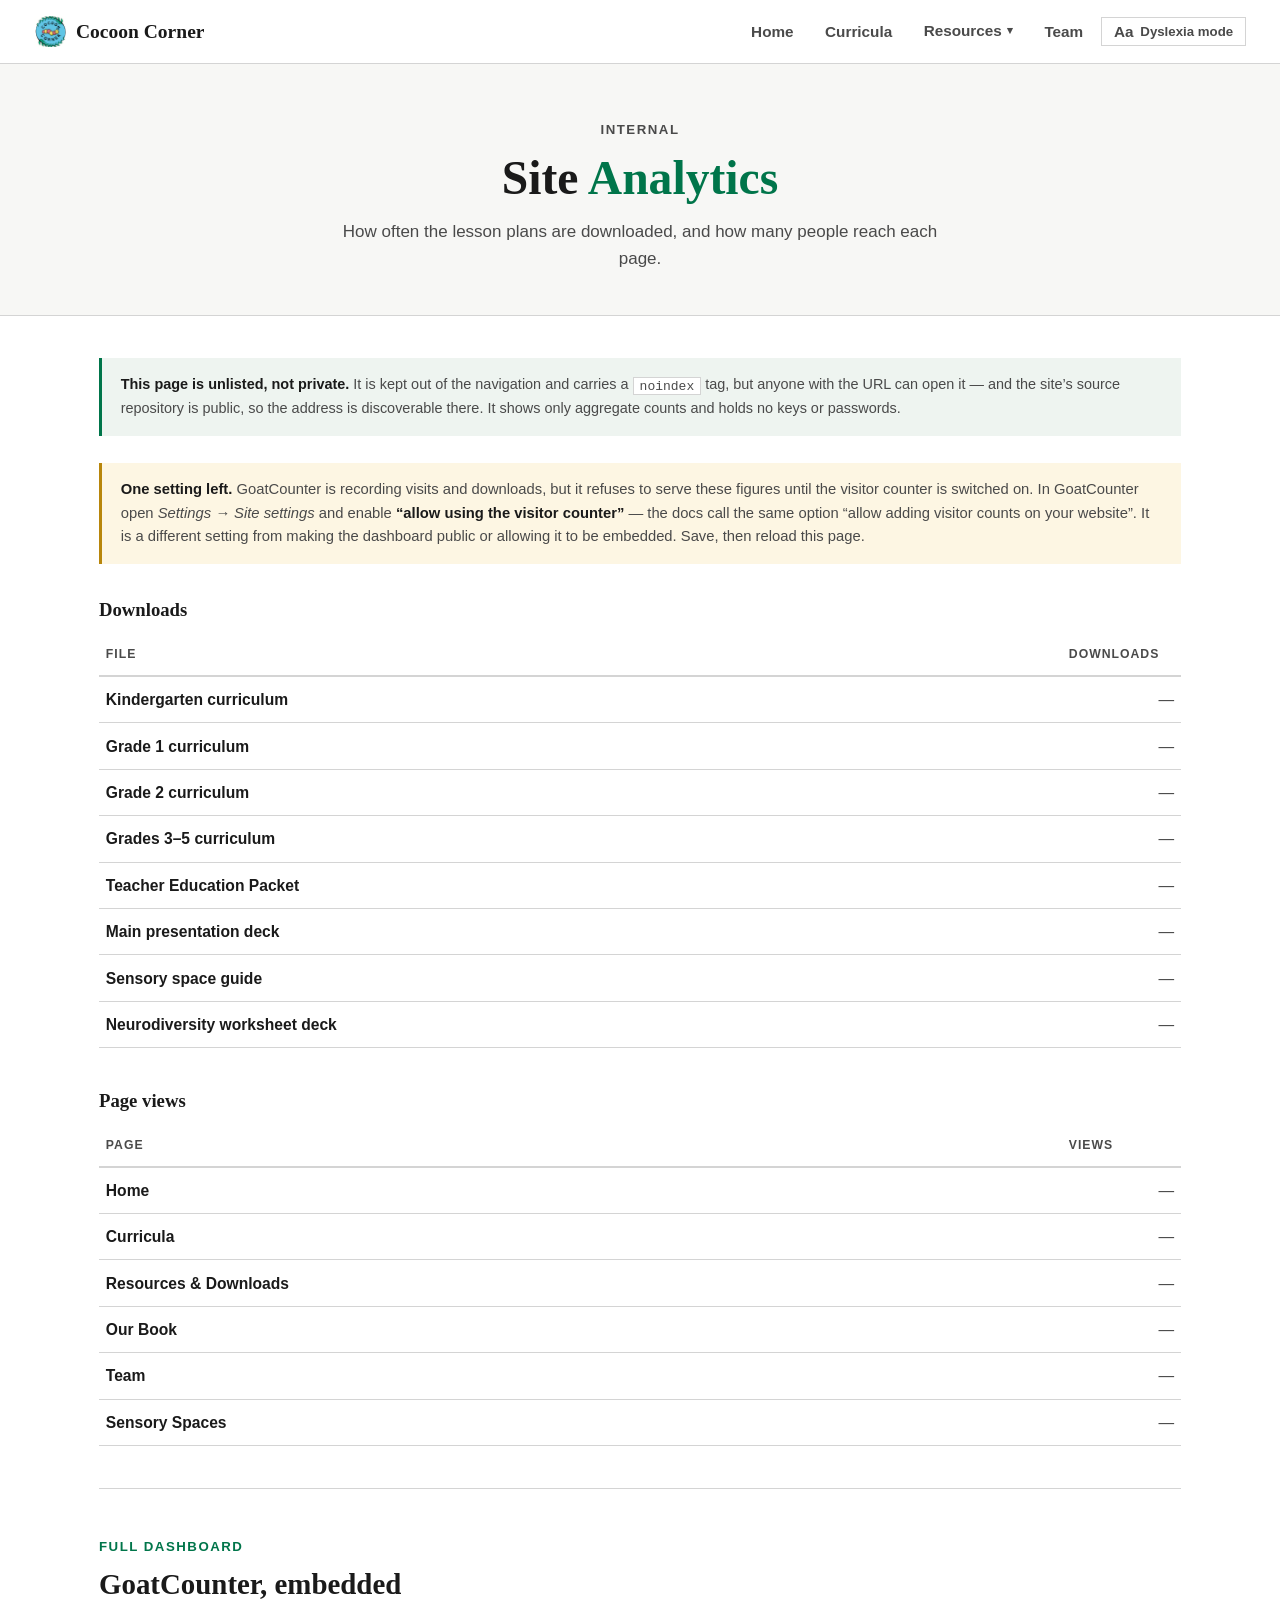
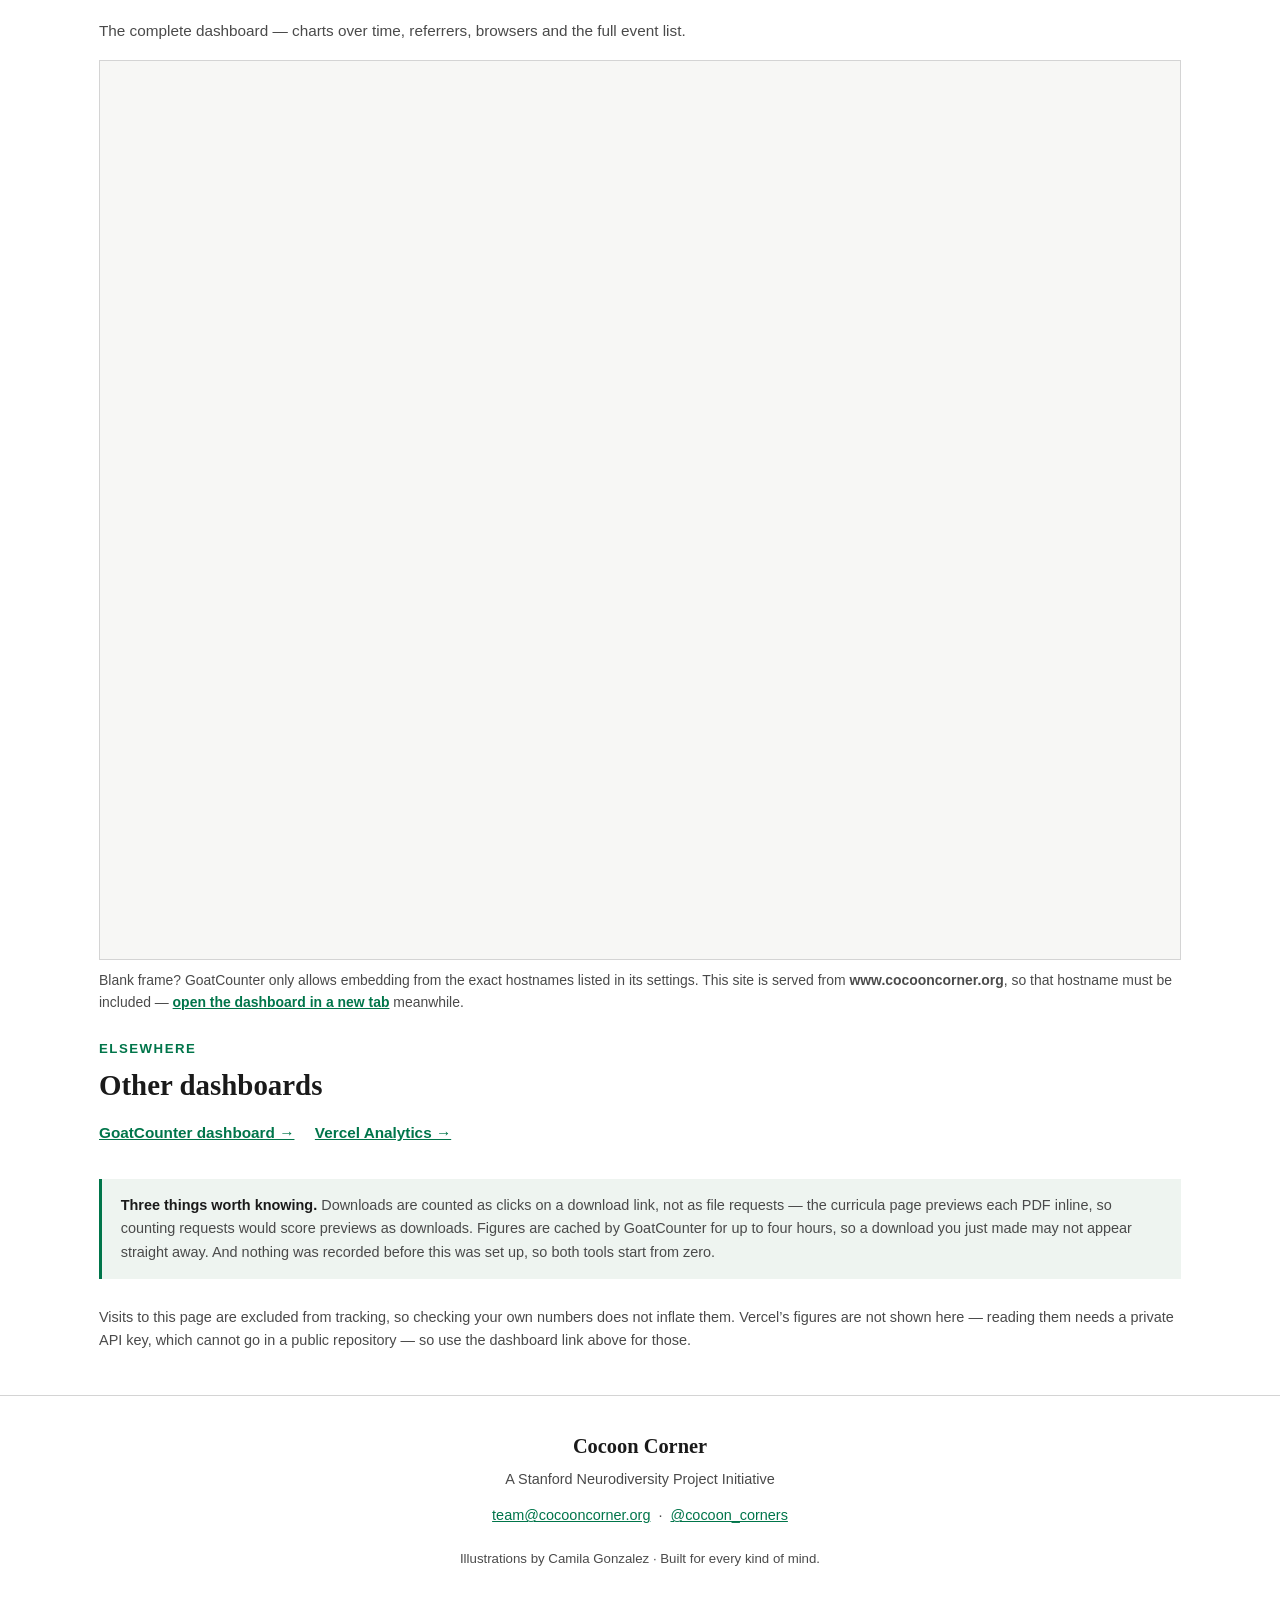
==== commit d98373eb: "Embed the GoatCounter dashboard on /analytics102 Adds frame-src 'self' https://cocooncorner.goatcoun" ====
--- a/analytics102/index.html
+++ b/analytics102/index.html
@@ -60,6 +60,17 @@
       width: 7rem;
     }
     .stat-table td.is-empty { color: var(--text-soft); font-weight: 400; }
+
+    .gc-embed-wrap { margin-bottom: 1.2rem; }
+    .gc-embed {
+      display: block;
+      width: 100%;
+      height: 900px;
+      border: 1px solid var(--line);
+      background: var(--bg-soft);
+    }
+    .embed-fallback { font-size: 0.82rem; color: var(--text-soft); margin-top: 0.5rem; }
+    .embed-fallback a { color: var(--accent); font-weight: 700; }
 
     .dash-links { display: flex; flex-wrap: wrap; gap: 1.2rem; margin-bottom: 2rem; }
     .dash-links a { font-size: 0.9rem; font-weight: 700; color: var(--accent); text-decoration: underline; }
@@ -156,8 +167,25 @@
 
     <hr class="section-divider">
 
-    <span class="section-label">Full dashboards</span>
-    <h2 class="section-heading">Dig deeper</h2>
+    <span class="section-label">Full dashboard</span>
+    <h2 class="section-heading">GoatCounter, embedded</h2>
+    <p style="font-size: 0.9rem; color: var(--text-soft); margin-bottom: 1rem;">
+      The complete dashboard &mdash; charts over time, referrers, browsers and the full event list.
+    </p>
+    <div class="gc-embed-wrap">
+      <iframe class="gc-embed" src="https://cocooncorner.goatcounter.com/"
+              title="Cocoon Corner GoatCounter dashboard" loading="lazy"></iframe>
+      <p class="embed-fallback">
+        Blank frame? GoatCounter only allows embedding from the exact hostnames listed in its
+        settings. This site is served from <strong>www.cocooncorner.org</strong>, so that hostname
+        must be included &mdash;
+        <a href="https://cocooncorner.goatcounter.com/" target="_blank" rel="noopener">open the dashboard in a new tab</a>
+        meanwhile.
+      </p>
+    </div>
+
+    <span class="section-label">Elsewhere</span>
+    <h2 class="section-heading">Other dashboards</h2>
     <div class="dash-links">
       <a href="https://cocooncorner.goatcounter.com" target="_blank" rel="noopener">GoatCounter dashboard &rarr;</a>
       <a href="https://vercel.com/veermahajan/cocooncorner/analytics" target="_blank" rel="noopener">Vercel Analytics &rarr;</a>
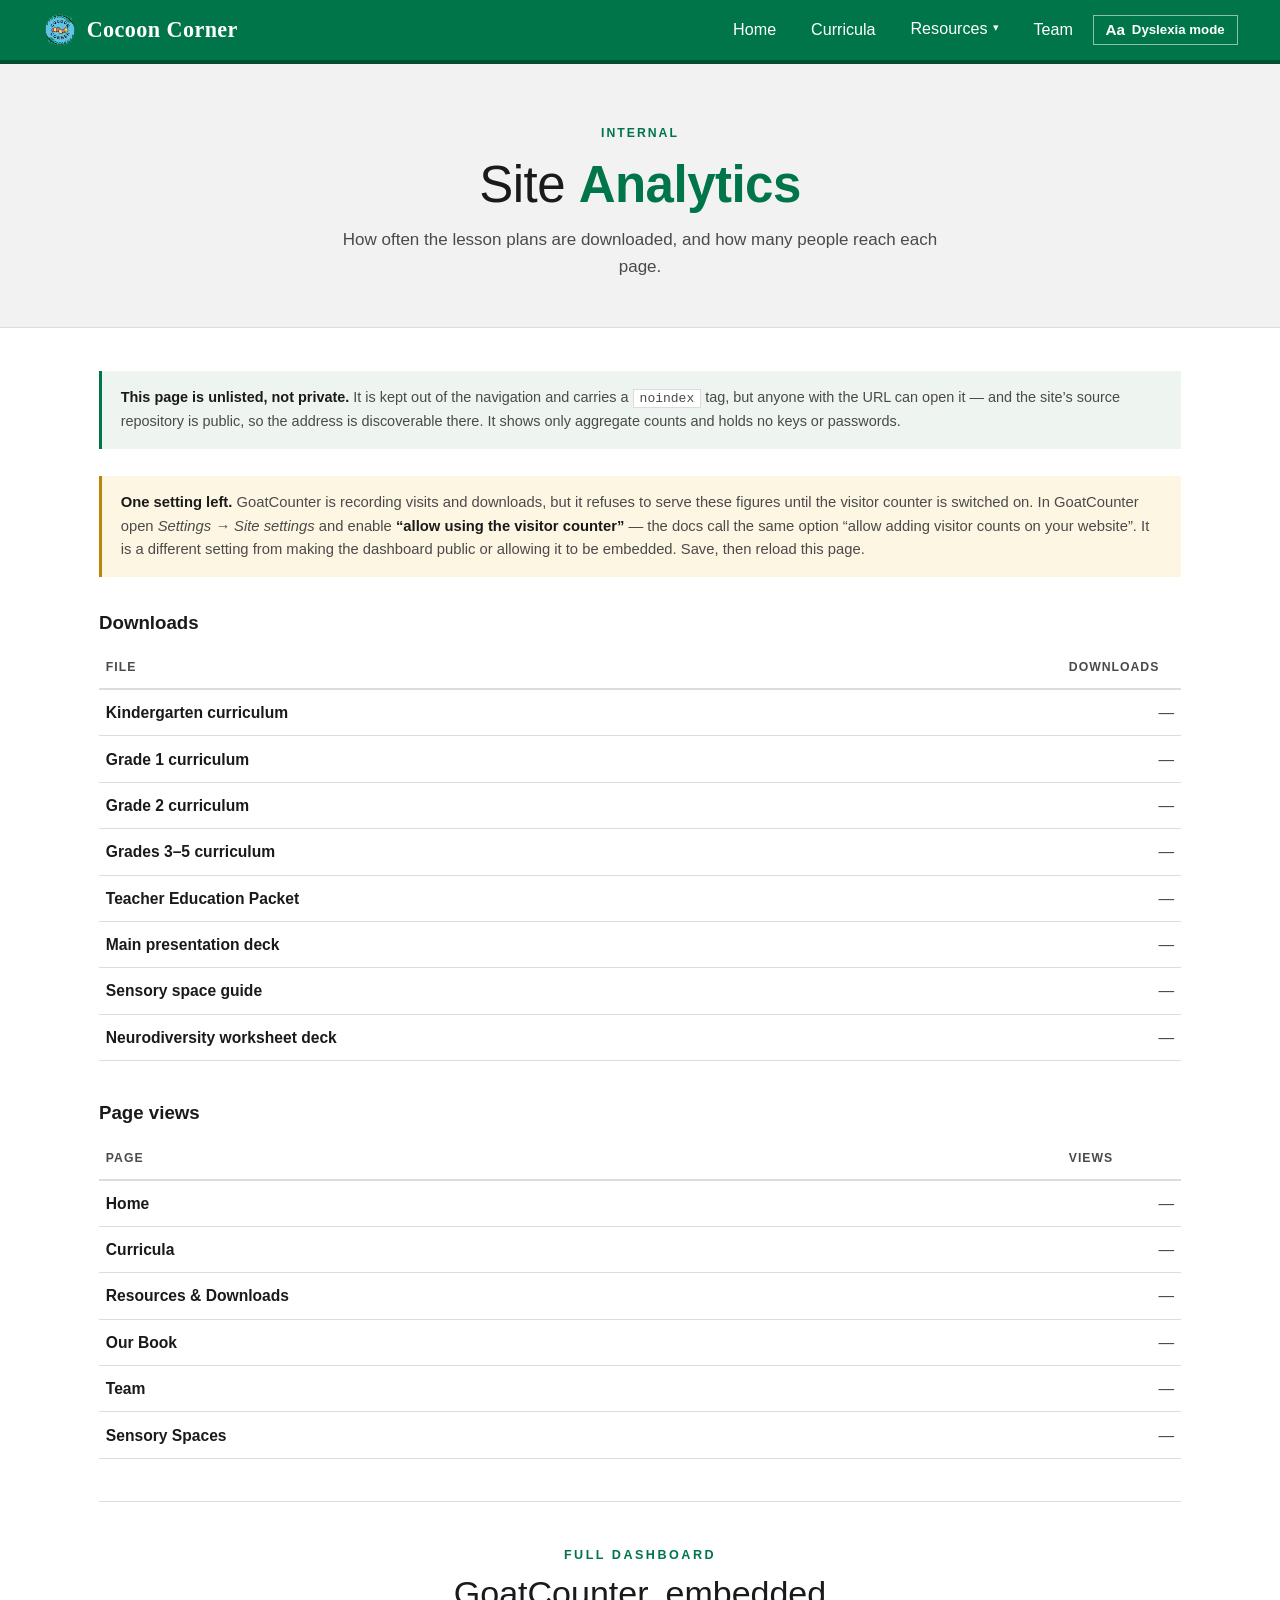
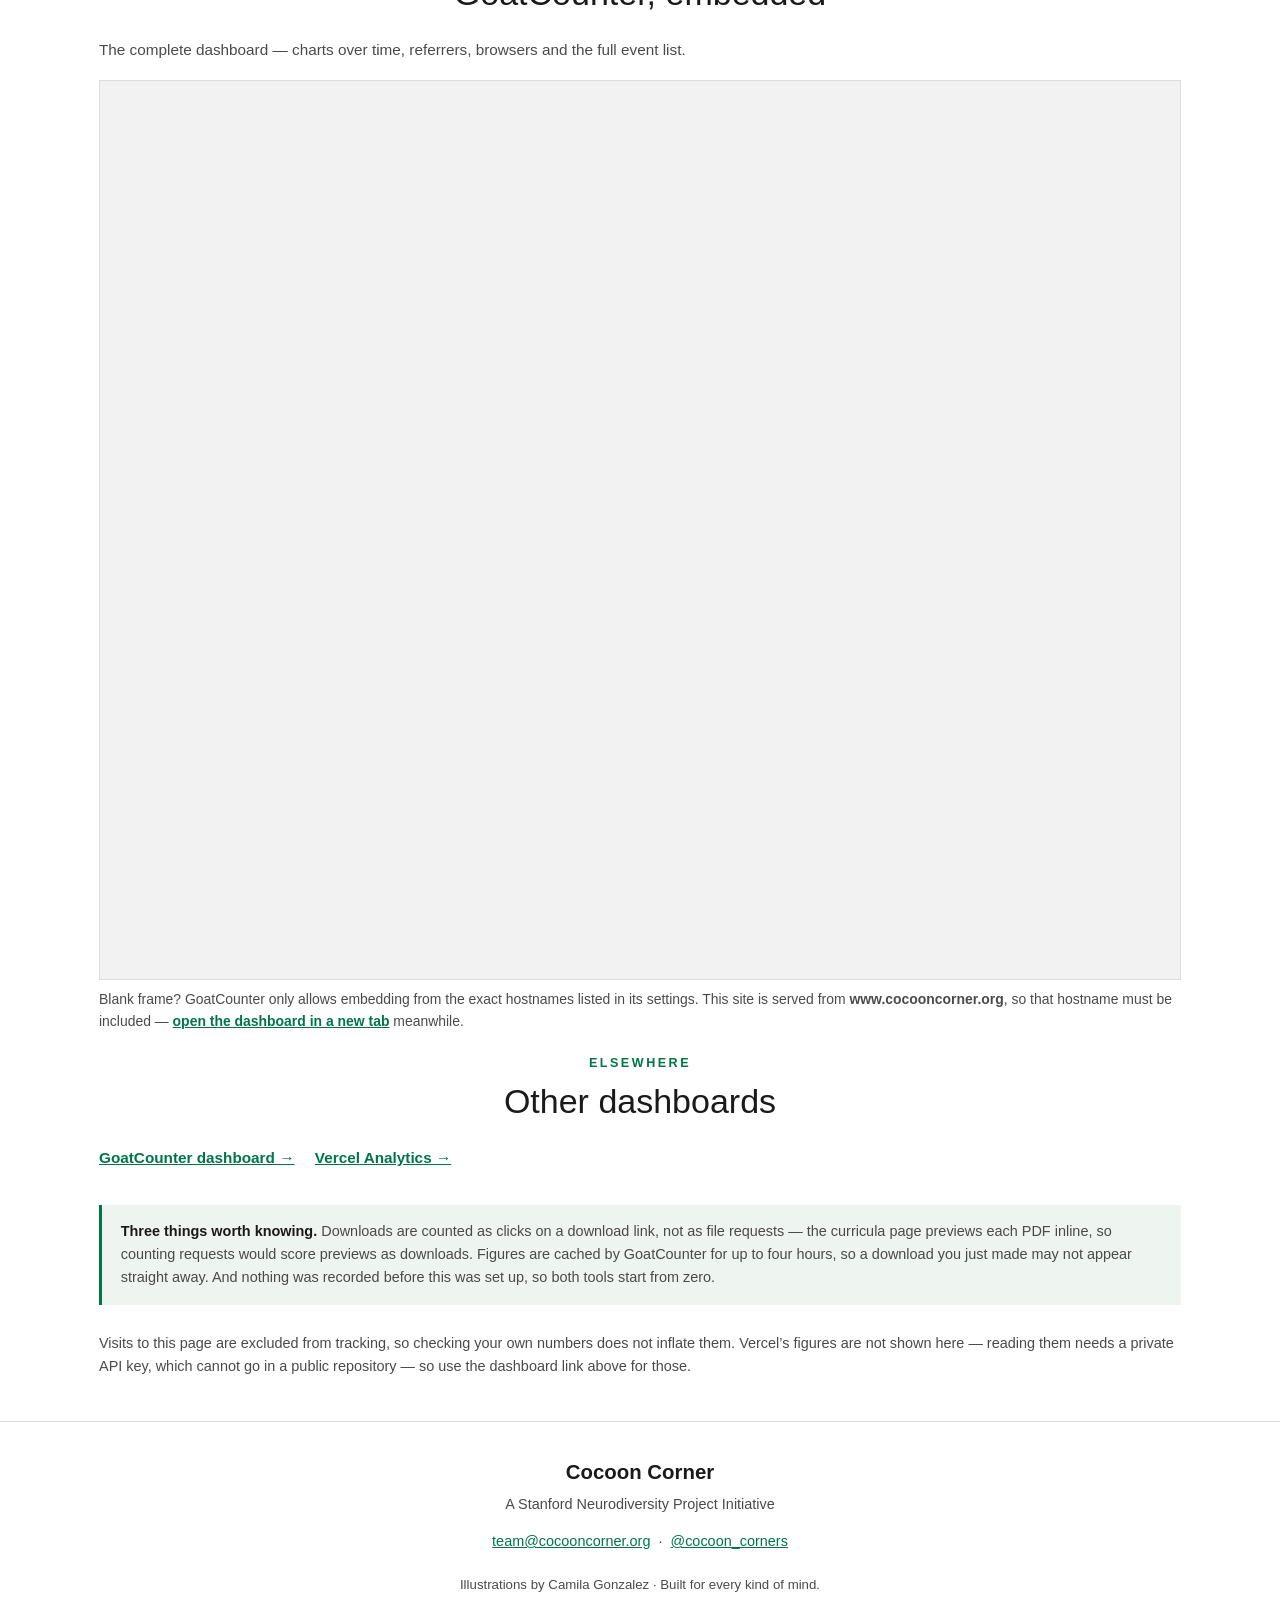
==== commit 5cf74bfc: "Restructure the site on an institutional layout, keeping our colours Adopts the structural conventio" ====
--- a/analytics102/index.html
+++ b/analytics102/index.html
@@ -99,7 +99,7 @@
 <!-- ═══════ NAVIGATION ═══════ -->
 <nav aria-label="Main">
   <a href="/" class="nav-logo">
-    <img src="../assets/logo.png" alt="Cocoon Corner logo">
+    <img src="../assets/favicon.png" alt="Cocoon Corner logo">
     Cocoon Corner
   </a>
   <button class="nav-toggle" aria-label="Toggle navigation" aria-expanded="false">☰</button>
--- a/style.css
+++ b/style.css
@@ -477,7 +477,7 @@
 .stat-img.logo-snp   { height: 48px; max-width: 48px; }
 .stat-img.logo-sm    { height: 36px; max-width: 120px; }
 .stat-img.logo-cboe  { height: 48px; max-width: 48px; }
-.stat-img.logo-fusd  { height: 48px; max-width: 140px; }
+.stat-img.logo-fusd  { height: 72px; max-width: 205px; }
 
 /* ── Mission section ── */
 .mission-section {
@@ -893,7 +893,7 @@
   .stat-img.logo-sm   { height: 30px; }
   .stat-img.logo-snp  { height: 38px; max-width: 38px; }
   .stat-img.logo-cboe { height: 38px; max-width: 38px; }
-  .stat-img.logo-fusd { height: 40px; max-width: 120px; }
+  .stat-img.logo-fusd { height: 56px; max-width: 160px; }
 
   .progress-boxes { grid-template-columns: 1fr; }
   .prog-num { font-size: 1.6rem; }
@@ -1105,3 +1105,237 @@
 @media (max-width: 760px) {
   .pdf-preview { height: 60vh; min-height: 340px; }
 }
+
+
+/* ═══════════════════════════════════════════════════════════════
+   INSTITUTIONAL LAYOUT  —  structure borrowed from columbia.edu,
+   Cocoon Corner's own colours kept throughout.
+   What is borrowed: the solid brand-coloured masthead with an
+   underlined active tab, humanist sans headings at light weight,
+   centred letterspaced section labels, alternating pale grey
+   bands, and solid rectangular buttons in place of plain links.
+   No Columbia marks, wordmark or ornament are reproduced.
+   ═══════════════════════════════════════════════════════════════ */
+:root {
+  /* structural tokens only — brand colours below are unchanged */
+  --band:          #f9f9f9;
+  --bg-soft:       #f2f2f2;
+  --line:          #dcdcdc;
+  --accent-pale:   #9ed4bd;
+
+  --font-heading:  "Helvetica Neue", Helvetica, Arial, sans-serif;
+  --font-body:     "Helvetica Neue", Helvetica, Arial, sans-serif;
+  --font-wordmark: Georgia, "Times New Roman", serif;
+}
+
+/* ── masthead: solid brand bar, active tab underlined ──────── */
+nav {
+  background: var(--accent);
+  border-bottom: 4px solid var(--accent-dark);
+  padding: 0 2.5rem;
+}
+
+.nav-logo {
+  color: #ffffff;
+  font-family: var(--font-wordmark);
+  font-size: 1.3rem;
+  letter-spacing: 0.02em;
+}
+.nav-logo img { height: 34px; }
+
+nav .nl {
+  color: #ffffff;
+  font-weight: 400;
+  font-size: 0.95rem;
+  border-bottom: 4px solid transparent;
+  padding: 0.55rem 0.9rem;
+}
+nav .nl:hover,
+nav .nl.active {
+  color: #ffffff;
+  border-bottom-color: var(--accent-pale);
+  background: rgba(255, 255, 255, 0.10);
+}
+
+.nav-toggle { color: #ffffff; border-color: rgba(255, 255, 255, 0.6); }
+
+.dyslexia-toggle { color: #ffffff; border-color: rgba(255, 255, 255, 0.55); }
+.dyslexia-toggle:hover { color: #ffffff; border-color: #ffffff; }
+.dyslexia-toggle[aria-pressed="true"] {
+  background: #ffffff;
+  border-color: #ffffff;
+  color: var(--accent);
+}
+
+.nav-submenu { border-color: var(--line); }
+.nav-submenu .nl { color: var(--text); border-bottom-color: transparent; }
+.nav-submenu .nl:hover,
+.nav-submenu .nl.active { color: var(--accent); background: var(--band); }
+
+/* ── banner + section rhythm ───────────────────────────────── */
+.page-hero {
+  background: var(--bg-soft);
+  border-bottom: 1px solid var(--line);
+  padding: 3.2rem 2rem 2.8rem;
+}
+.page-title {
+  font-family: var(--font-heading);
+  font-weight: 300;
+  font-size: clamp(2rem, 4.6vw, 3rem);
+  letter-spacing: -0.01em;
+}
+.page-title span { color: var(--accent); font-weight: 600; }
+.page-subtitle { max-width: 620px; }
+
+.eyebrow { color: var(--accent); letter-spacing: 2px; font-size: 0.72rem; }
+
+.section-label {
+  display: block;
+  text-align: center;
+  color: var(--accent);
+  letter-spacing: 2.5px;
+  font-size: 0.74rem;
+  margin-bottom: 0.4rem;
+}
+h2.section-heading {
+  font-family: var(--font-heading);
+  font-weight: 300;
+  font-size: clamp(1.5rem, 3vw, 2rem);
+  text-align: center;
+  margin-bottom: 1.4rem;
+}
+
+.mission-section { background: var(--band); }
+
+.hero-title {
+  font-family: var(--font-heading);
+  font-weight: 300;
+  letter-spacing: -0.02em;
+  font-size: clamp(2.7rem, 6.2vw, 4.2rem);
+}
+.hero-title em { color: var(--accent); font-style: normal; font-weight: 600; }
+
+/* ── buttons: solid rectangles, the way Columbia does calls to
+      action, replacing the plain underlined text links ──────── */
+.pill-btn,
+.dl-btn,
+.summary-dl,
+.feature-dl,
+.file-link {
+  display: inline-flex;
+  align-items: center;
+  gap: 0.4rem;
+  background: var(--accent);
+  color: #ffffff;
+  font-weight: 600;
+  font-size: 0.88rem;
+  padding: 0.6rem 1.15rem;
+  border: 1px solid var(--accent);
+  text-decoration: none;
+  width: fit-content;
+}
+.pill-btn:hover,
+.dl-btn:hover,
+.summary-dl:hover,
+.feature-dl:hover,
+.file-link:hover {
+  background: var(--accent-dark);
+  border-color: var(--accent-dark);
+  color: #ffffff;
+}
+
+/* secondary action: outlined rather than filled */
+.pill-btn.outline {
+  background: none;
+  color: var(--accent);
+  border: 1px solid var(--accent);
+}
+.pill-btn.outline:hover {
+  background: var(--accent);
+  color: #ffffff;
+}
+
+/* the summary row button sits tighter */
+.summary-dl { padding: 0.45rem 0.9rem; font-size: 0.82rem; }
+
+/* ── cards ─────────────────────────────────────────────────── */
+.card, .pptx-card, .member-card-2027, details { border-color: var(--line); }
+.stat-num { color: var(--accent); }
+
+/* Columbia-style solid caption bar under gallery images */
+.gallery-caption {
+  background: var(--accent);
+  color: #ffffff;
+  padding: 0.6rem 0.8rem;
+  font-weight: 600;
+  font-size: 0.85rem;
+}
+
+@media (max-width: 760px) {
+  nav { padding: 0.75rem 1.2rem; }
+  .nav-logo { font-size: 1.1rem; }
+  .summary-dl { margin-top: 0.4rem; }
+}
+
+/* ── Homepage art banner ──────────────────────────────────────
+   All thirteen Clover the Caterpillar illustrations, cropped and
+   tiled into one strip. No generated or altered artwork — the
+   originals are only cropped, scaled and placed side by side. */
+.hero {
+  position: relative;
+  overflow: hidden;
+  /* break out of the 1150px column so the art reaches both screen edges */
+  max-width: none;
+  margin: 0;
+  width: 100%;
+  grid-template-columns: 1fr;
+  background: none;
+  border-bottom: 1px solid var(--line);
+  padding: 4.5rem 2.5rem;
+  text-align: center;
+  place-items: center;
+}
+
+/* the belt: the collage tiled horizontally and slid one full tile
+   width per cycle, so the loop is seamless */
+.hero::before {
+  content: "";
+  position: absolute;
+  inset: 0;
+  background-image: url("assets/clover-art-banner.jpg");
+  background-repeat: repeat-x;
+  background-size: 1600px auto;
+  background-position: 0 center;
+  animation: art-conveyor 60s linear infinite;
+  z-index: 0;
+}
+
+/* the wash that keeps the wordmark readable over moving artwork */
+.hero::after {
+  content: "";
+  position: absolute;
+  inset: 0;
+  background: rgba(255, 255, 255, 0.80);
+  z-index: 1;
+}
+
+.hero > * { position: relative; z-index: 2; }
+
+@keyframes art-conveyor {
+  from { background-position:     0 center; }
+  to   { background-position: -1600px center; }
+}
+
+/* motion sensitivity is common among the readers this site is for —
+   hold the belt still for anyone who asks the OS for reduced motion */
+@media (prefers-reduced-motion: reduce) {
+  .hero::before { animation: none; }
+}
+
+.hero-text { max-width: 760px; }
+.hero-partners { justify-content: center; }
+.hero-cta { justify-content: center; }
+
+@media (max-width: 760px) {
+  .hero { padding: 3rem 1.4rem; }
+}
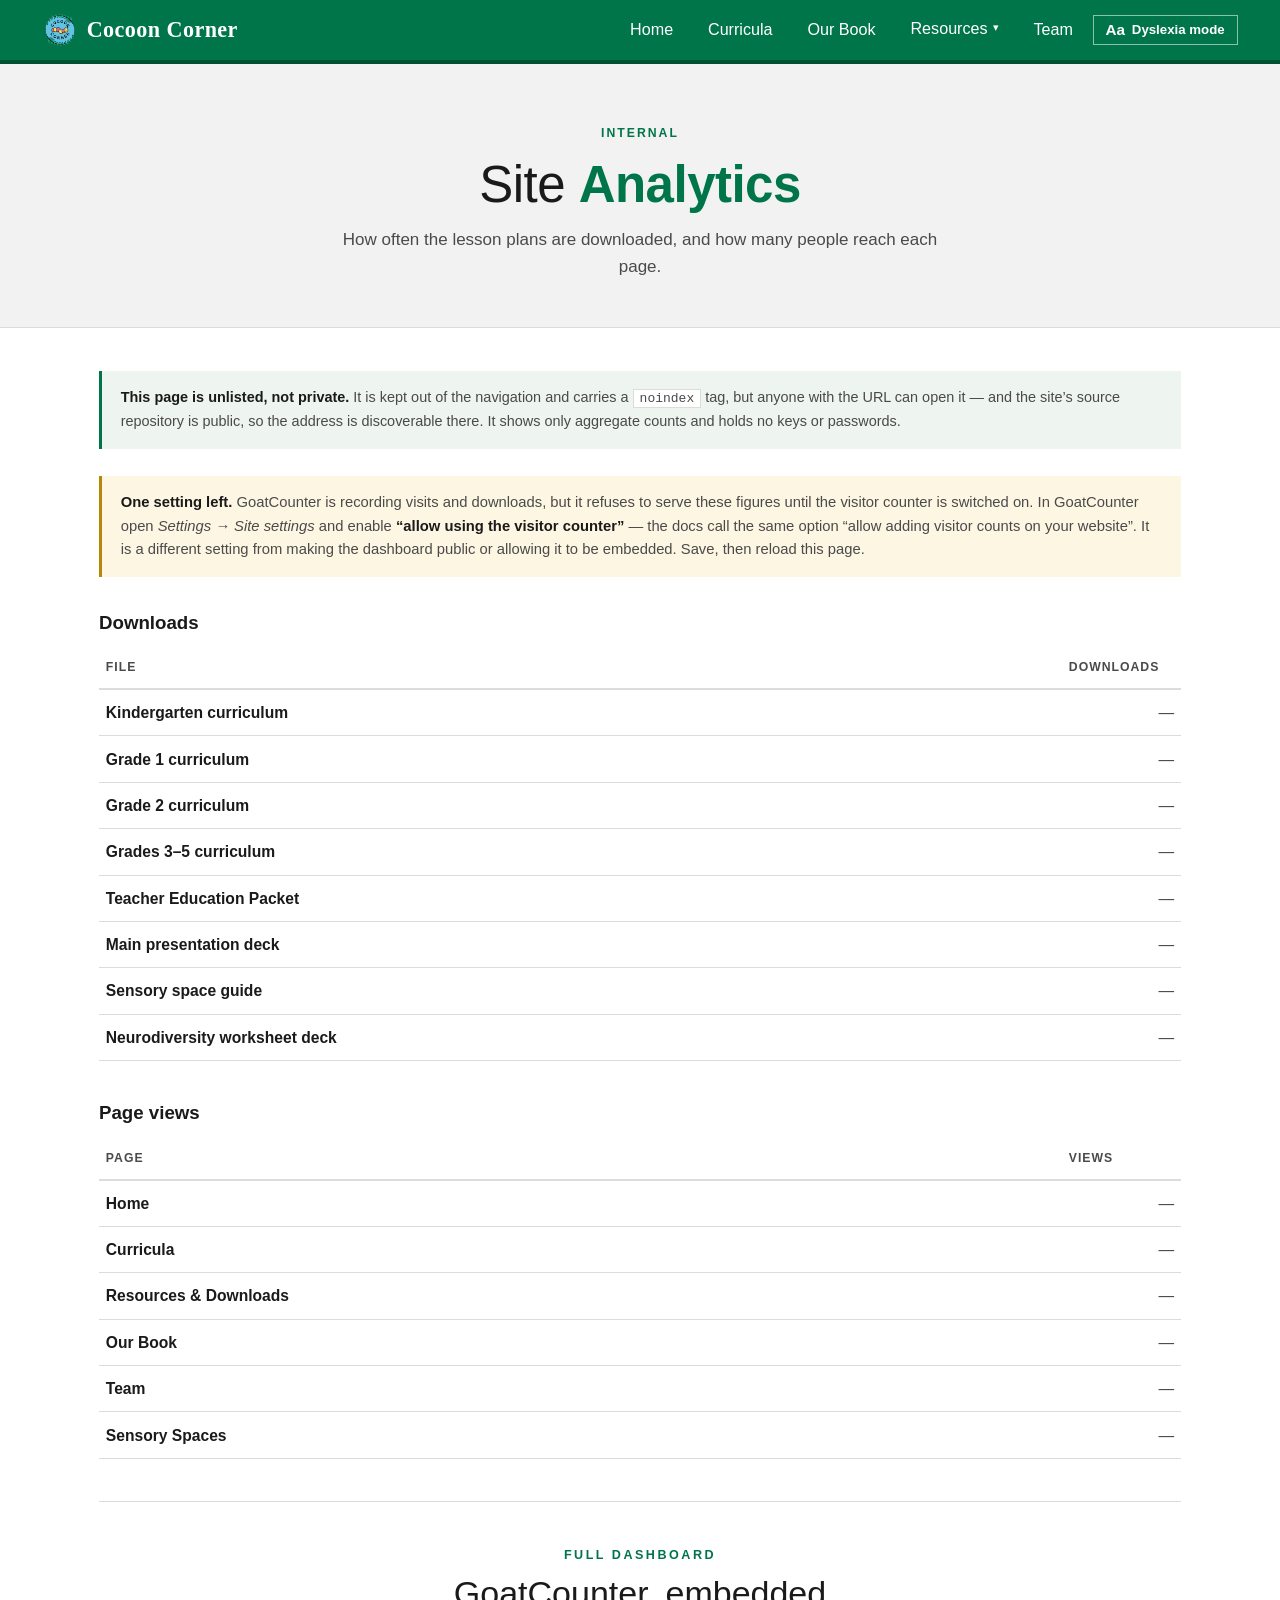
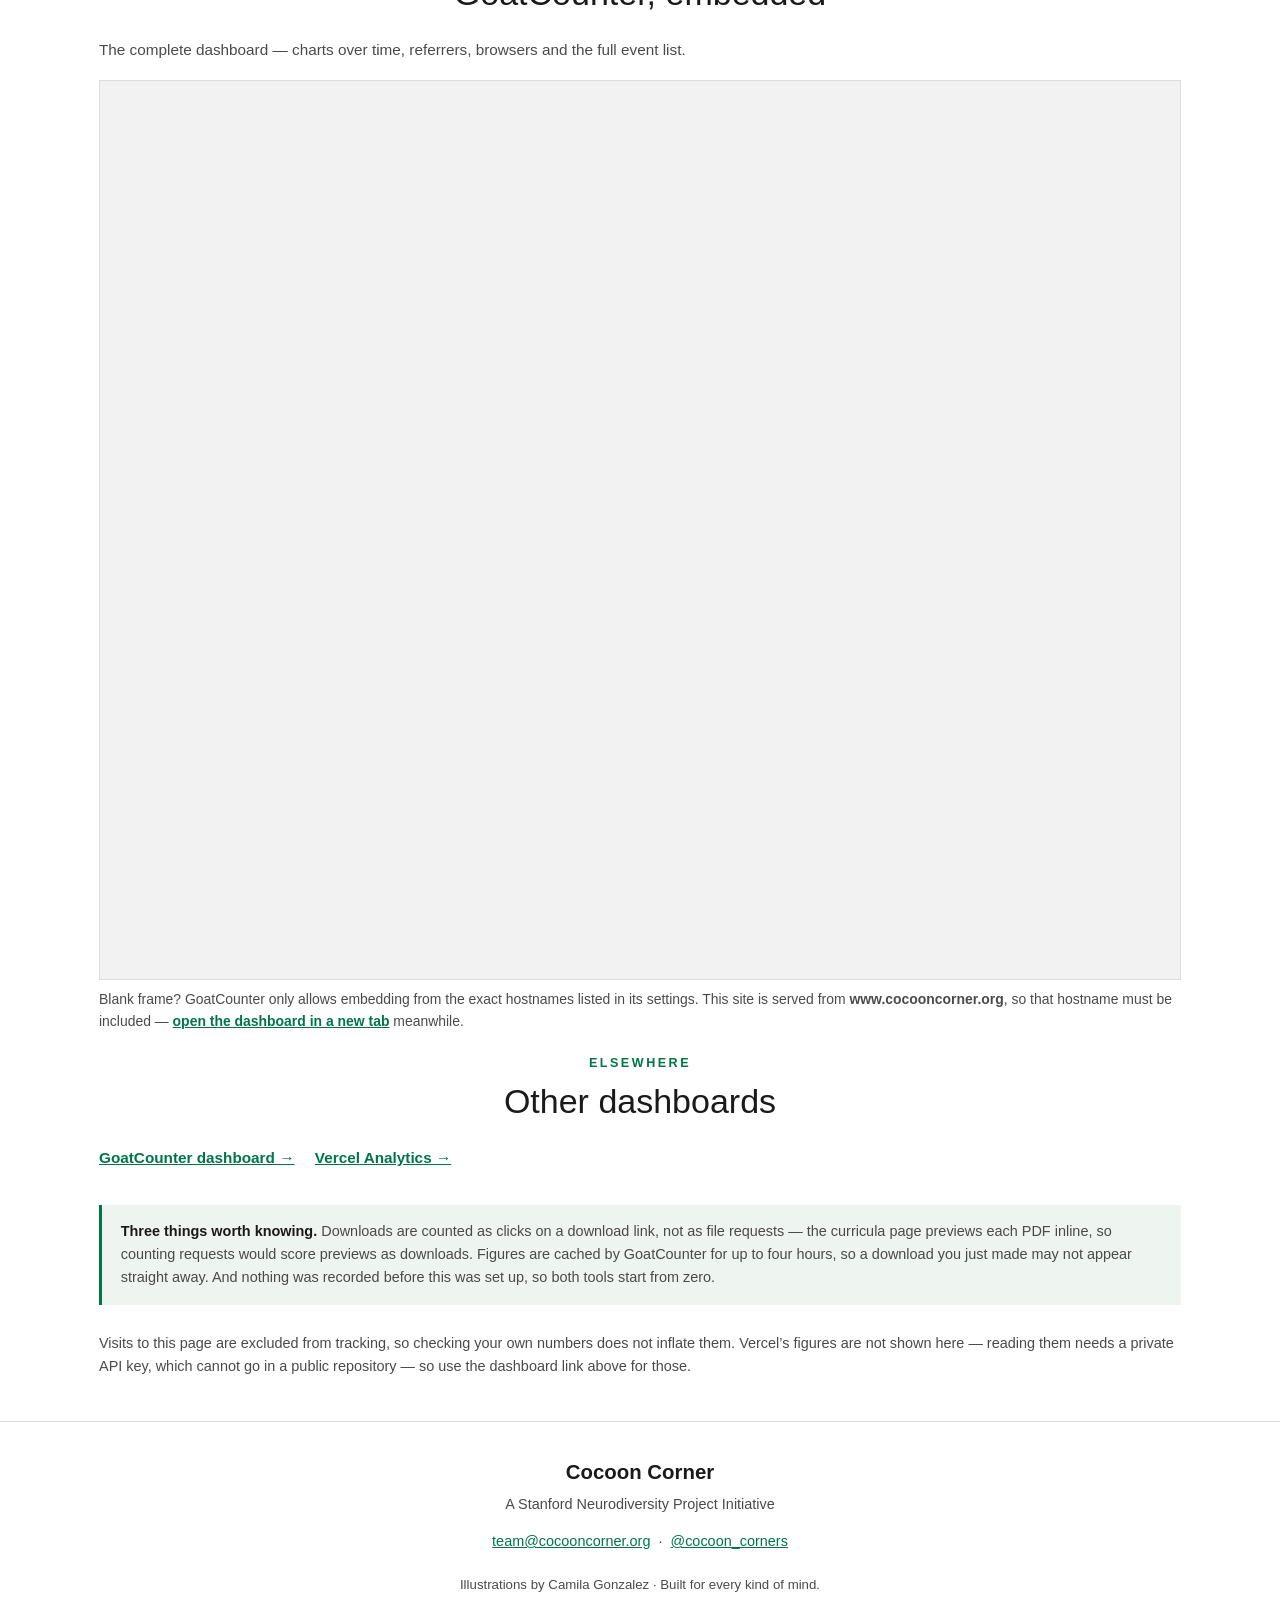
==== commit 5875027c: "Promote Our Book to a top-level nav tab Moves it out of the Resources dropdown and onto the bar next" ====
--- a/analytics102/index.html
+++ b/analytics102/index.html
@@ -106,10 +106,10 @@
   <ul id="nav-links">
     <li><a href="../" class="nl" data-page="home">Home</a></li>
     <li><a href="../curricula/" class="nl" data-page="curricula">Curricula</a></li>
+    <li><a href="../book/" class="nl" data-page="book">Our Book</a></li>
     <li class="nav-group">
       <button type="button" class="nl nav-group-label" aria-expanded="false" aria-controls="resources-menu">Resources <span class="caret" aria-hidden="true">&#9662;</span></button>
       <ul class="nav-submenu" id="resources-menu">
-        <li><a href="../book/" class="nl" data-page="book">Our Book</a></li>
         <li><a href="../resources/" class="nl" data-page="resources">Downloads</a></li>
         <li><a href="../sensory-spaces/" class="nl" data-page="sensory-spaces">Sensory Spaces</a></li>
       </ul>
--- a/style.css
+++ b/style.css
@@ -860,6 +860,10 @@
   .two-col { grid-template-columns: 1fr; gap: 1.5rem; }
   .two-col.reverse > * { order: unset; }
 
+  /* title · meta · download is a nowrap row; below this it no longer
+     fits and pushed the button off the right edge */
+  details summary { flex-direction: column; align-items: flex-start; }
+
   .book-cover-img { max-width: 260px; }
   .progress-boxes { grid-template-columns: 1fr 1fr; }
   .story-layout { grid-template-columns: 1fr; gap: 1.5rem; }
@@ -903,8 +907,37 @@
   .items-grid { grid-template-columns: 1fr 1fr; }
 
   .member-grid { grid-template-columns: repeat(auto-fill, minmax(130px, 1fr)); }
-
-  details summary { flex-direction: column; align-items: flex-start; }
+}
+
+
+/* ═══════════════════════════════════════════════════════════════
+   OPENDYSLEXIC
+   Self-hosted (CSP allows font-src 'self' only) and used solely by
+   the dyslexia-friendly mode below, so these files are never
+   downloaded unless a reader turns that mode on. Only the upright
+   faces ship: the mode replaces italics with bold, so the italic
+   files would be ~230 KB nobody ever renders.
+   OpenDyslexic by Abbie Gonzalez, SIL Open Font License 1.1 —
+   see assets/fonts/OFL.txt.
+   ═══════════════════════════════════════════════════════════════ */
+
+@font-face {
+  font-family: "OpenDyslexic";
+  src: url("assets/fonts/OpenDyslexic-Regular.woff2") format("woff2"),
+       url("assets/fonts/OpenDyslexic-Regular.woff")  format("woff");
+  font-weight: 400;
+  font-style: normal;
+  /* show the fallback immediately rather than a blank page */
+  font-display: swap;
+}
+
+@font-face {
+  font-family: "OpenDyslexic";
+  src: url("assets/fonts/OpenDyslexic-Bold.woff2") format("woff2"),
+       url("assets/fonts/OpenDyslexic-Bold.woff")  format("woff");
+  font-weight: 700;
+  font-style: normal;
+  font-display: swap;
 }
 
 
@@ -956,9 +989,13 @@
 html.dyslexia {
   font-size: 18px;
 
-  /* headings drop Georgia; Verdana/Tahoma have wide, open letterforms */
-  --font-heading: Verdana, Tahoma, "Trebuchet MS", Arial, sans-serif;
-  --font-body:    Verdana, Tahoma, "Trebuchet MS", Arial, sans-serif;
+  /* OpenDyslexic: weighted bottoms and asymmetric letterforms so
+     b/d/p/q stop mirroring each other. Verdana/Tahoma stay in the
+     stack as the fallback while the file loads, or if it fails. */
+  --font-heading:  "OpenDyslexic", Verdana, Tahoma, "Trebuchet MS", Arial, sans-serif;
+  --font-body:     "OpenDyslexic", Verdana, Tahoma, "Trebuchet MS", Arial, sans-serif;
+  /* the masthead wordmark is serif by default and had been missed */
+  --font-wordmark: "OpenDyslexic", Verdana, Tahoma, "Trebuchet MS", Arial, sans-serif;
 
   /* warm off-white instead of pure white, which glares */
   --white:   #fbf7f0;
@@ -1009,21 +1046,6 @@
 html.dyslexia button:focus-visible {
   outline: 3px solid var(--accent);
   outline-offset: 2px;
-}
-
-/* Between the hamburger breakpoint and 900px the nav is tight — in
-   dyslexia mode the larger type plus this button overflowed the bar.
-   Collapse to just "Aa" there, but keep the label for screen readers. */
-@media (min-width: 761px) and (max-width: 900px) {
-  .dyslexia-toggle .toggle-text {
-    position: absolute;
-    width: 1px;
-    height: 1px;
-    overflow: hidden;
-    clip-path: inset(50%);
-    white-space: nowrap;
-  }
-  .dyslexia-toggle { padding: 0.35rem 0.5rem; }
 }
 
 
@@ -1310,14 +1332,53 @@
   z-index: 0;
 }
 
-/* the wash that keeps the wordmark readable over moving artwork */
+/* The wash that keeps the wordmark readable. Strong through the middle
+   where the type sits, thinning towards the edges so more of the
+   artwork shows. A flat 70% was measured to drop "Corner." to 2.73:1
+   and the sub-line to 4.20:1 against the darkest pixels in the
+   collage, so the centre is held at 88% instead. */
 .hero::after {
   content: "";
   position: absolute;
   inset: 0;
-  background: rgba(255, 255, 255, 0.80);
+  background: radial-gradient(
+    ellipse 45% 60% at 50% 50%,
+    rgba(255, 255, 255, 0.88) 0%,
+    rgba(255, 255, 255, 0.88) 55%,
+    rgba(255, 255, 255, 0.62) 100%
+  );
   z-index: 1;
 }
+
+/* the pause control, bottom-right of the banner */
+.motion-toggle { display: none; }
+html.js .motion-toggle {
+  display: inline-flex;
+  align-items: center;
+  gap: 0.35rem;
+}
+
+/* `.hero > *` later in the file also sets position, so this needs to
+   out-specify it to stay pinned in the corner */
+.hero .motion-toggle {
+  position: absolute;
+  right: 0.9rem;
+  bottom: 0.9rem;
+  z-index: 3;
+  font-family: var(--font-body);
+  font-size: 0.72rem;
+  font-weight: 600;
+  color: var(--text);
+  background: rgba(255, 255, 255, 0.92);
+  border: 1px solid var(--line);
+  padding: 0.35rem 0.6rem;
+  cursor: pointer;
+  line-height: 1;
+}
+.motion-toggle:hover { background: #ffffff; border-color: var(--text-soft); }
+.motion-icon { font-size: 0.8em; }
+
+.hero.motion-paused::before { animation-play-state: paused; }
 
 .hero > * { position: relative; z-index: 2; }
 
@@ -1339,3 +1400,190 @@
 @media (max-width: 760px) {
   .hero { padding: 3rem 1.4rem; }
 }
+
+
+/* ═══════════════════════════════════════════════════════════════
+   MASTHEAD FIT
+   Placed last, after the masthead overrides above, so these win
+   without needing !important.
+
+   Five top-level tabs plus the mode toggle is a wide bar, and in
+   dyslexia mode OpenDyslexic sets roughly 44% wider again at the
+   same size. Measured widths for the whole bar (wordmark + tabs +
+   padding):
+
+                       full label   toggle collapsed to "Aa"
+     normal mode          930px              821px
+     dyslexia mode       1277px             1101px
+
+   Rather than shrink the type, the bar gives way in two steps:
+   collapse the toggle to "Aa" first, then fall back to the
+   hamburger. The toggle's text label stays in the accessibility
+   tree either way.
+   ═══════════════════════════════════════════════════════════════ */
+
+/* hamburger — normal mode below 850px, dyslexia mode below 1120px.
+   (The ≤760px block already does this; re-stating is harmless and
+   keeps each mode's threshold in one readable place.) */
+@media (max-width: 850px) {
+  nav {
+    flex-wrap: wrap;
+    height: auto;
+    min-height: var(--nav-h);
+    padding: 0.75rem 1.2rem;
+    gap: 0;
+  }
+  .nav-toggle { display: block; }
+
+  nav ul#nav-links {
+    display: none;
+    flex-direction: column;
+    align-items: stretch;
+    width: 100%;
+    padding: 0.5rem 0 0.75rem;
+    gap: 0.2rem;
+  }
+  nav ul#nav-links.open { display: flex; }
+
+  .nav-group { padding: 0; margin: 0; }
+  .nav-submenu {
+    position: static;
+    min-width: 0;
+    background: none;
+    border: none;
+    padding: 0 0 0 1rem;
+    align-items: stretch;
+  }
+
+  /* Inside the open menu the sub-items sit on the green bar, not on
+     the white desktop dropdown panel, so they need the masthead's
+     white text — the dark default measured 3.02:1 against the green,
+     under the 4.5:1 minimum. */
+  #nav-links .nav-submenu .nl { color: #ffffff; }
+  #nav-links .nav-submenu .nl:hover,
+  #nav-links .nav-submenu .nl.active {
+    color: #ffffff;
+    background: rgba(255, 255, 255, 0.10);
+  }
+}
+
+@media (max-width: 1120px) {
+  html.dyslexia nav {
+    flex-wrap: wrap;
+    height: auto;
+    min-height: var(--nav-h);
+    padding: 0.75rem 1.2rem;
+    gap: 0;
+  }
+  html.dyslexia .nav-toggle { display: block; }
+
+  html.dyslexia nav ul#nav-links {
+    display: none;
+    flex-direction: column;
+    align-items: stretch;
+    width: 100%;
+    padding: 0.5rem 0 0.75rem;
+    gap: 0.2rem;
+  }
+  html.dyslexia nav ul#nav-links.open { display: flex; }
+
+  html.dyslexia .nav-group { padding: 0; margin: 0; }
+  html.dyslexia .nav-submenu {
+    position: static;
+    min-width: 0;
+    background: none;
+    border: none;
+    padding: 0 0 0 1rem;
+    align-items: stretch;
+  }
+
+  html.dyslexia #nav-links .nav-submenu .nl { color: #ffffff; }
+  html.dyslexia #nav-links .nav-submenu .nl:hover,
+  html.dyslexia #nav-links .nav-submenu .nl.active {
+    color: #ffffff;
+    background: rgba(255, 255, 255, 0.10);
+  }
+}
+
+/* the band just above each hamburger threshold, where the bar fits
+   only with the toggle collapsed */
+@media (min-width: 851px) and (max-width: 950px) {
+  .dyslexia-toggle .toggle-text {
+    position: absolute;
+    width: 1px;
+    height: 1px;
+    overflow: hidden;
+    clip-path: inset(50%);
+    white-space: nowrap;
+  }
+  .dyslexia-toggle { padding: 0.35rem 0.5rem; }
+}
+
+@media (min-width: 1121px) and (max-width: 1300px) {
+  html.dyslexia .dyslexia-toggle .toggle-text {
+    position: absolute;
+    width: 1px;
+    height: 1px;
+    overflow: hidden;
+    clip-path: inset(50%);
+    white-space: nowrap;
+  }
+  html.dyslexia .dyslexia-toggle { padding: 0.35rem 0.5rem; }
+}
+
+/* The curriculum summary row (title · meta · download) is nowrap and
+   stops fitting sooner in dyslexia mode than the shared 760px rule
+   allows for. */
+@media (max-width: 980px) {
+  html.dyslexia details summary {
+    flex-direction: column;
+    align-items: flex-start;
+  }
+}
+
+
+/* ── dyslexia mode: narrow-screen reflow ─────────────────────────
+   The mode raises the root size to 18px, which scales every fixed
+   grid minimum and padding up by 12.5%. On a phone that was enough
+   to push two pages sideways (WCAG 2.1 Reflow). Grid items default
+   to min-width:auto, so one long word sets the whole track's floor
+   — the fixes are to let those tracks shrink and to give the long
+   strings somewhere to break. */
+
+/* a bare URL has no break opportunity; this one is long enough to
+   overflow on its own, in any mode */
+.rtag { max-width: 100%; }
+.rtag a { overflow-wrap: anywhere; }
+
+@media (max-width: 620px) {
+  html.dyslexia .items-grid,
+  html.dyslexia .two-col,
+  html.dyslexia .principles-grid { grid-template-columns: 1fr; }
+
+  html.dyslexia .items-grid > *,
+  html.dyslexia .two-col > * { min-width: 0; }
+
+  html.dyslexia .item-tag { overflow-wrap: break-word; }
+}
+
+/* The "Progress and Reach" figures were an inline two-column grid,
+   so no media query could reach them. As a class they can collapse
+   on a phone — the big numerals set a wide floor otherwise. */
+.reach-grid {
+  display: grid;
+  /* auto-fit rather than a hard 1fr 1fr: the big numerals set a wide
+     floor, so the pair has to be free to become one column. min()
+     keeps the floor from exceeding the screen on a small phone. */
+  grid-template-columns: repeat(auto-fit, minmax(min(210px, 100%), 1fr));
+  gap: 1rem;
+  margin-top: 1rem;
+}
+.reach-grid > * { min-width: 0; }
+
+/* long single words in a big display size can outrun a narrow column */
+.page-title,
+.hero-title { overflow-wrap: break-word; }
+
+/* email addresses are long and unbreakable at phone widths */
+.page-notice a,
+.rtag a { overflow-wrap: anywhere; }
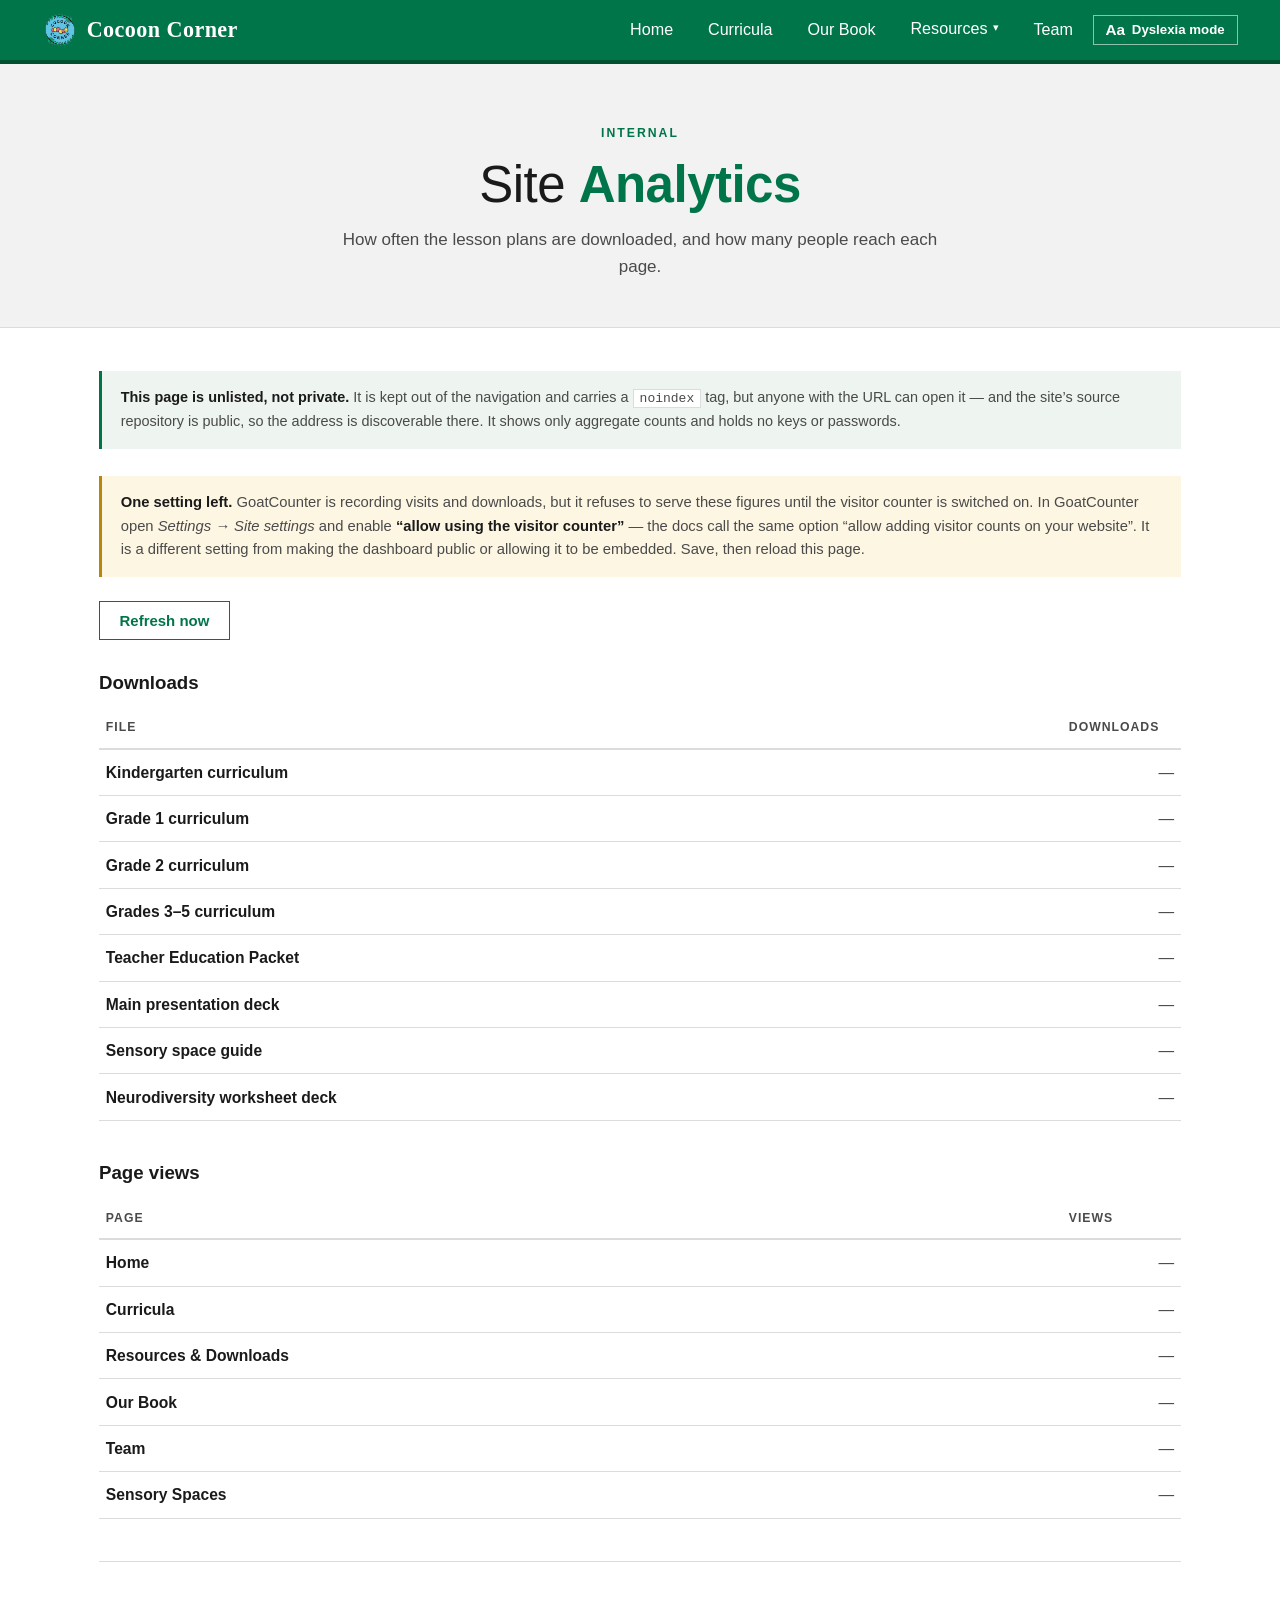
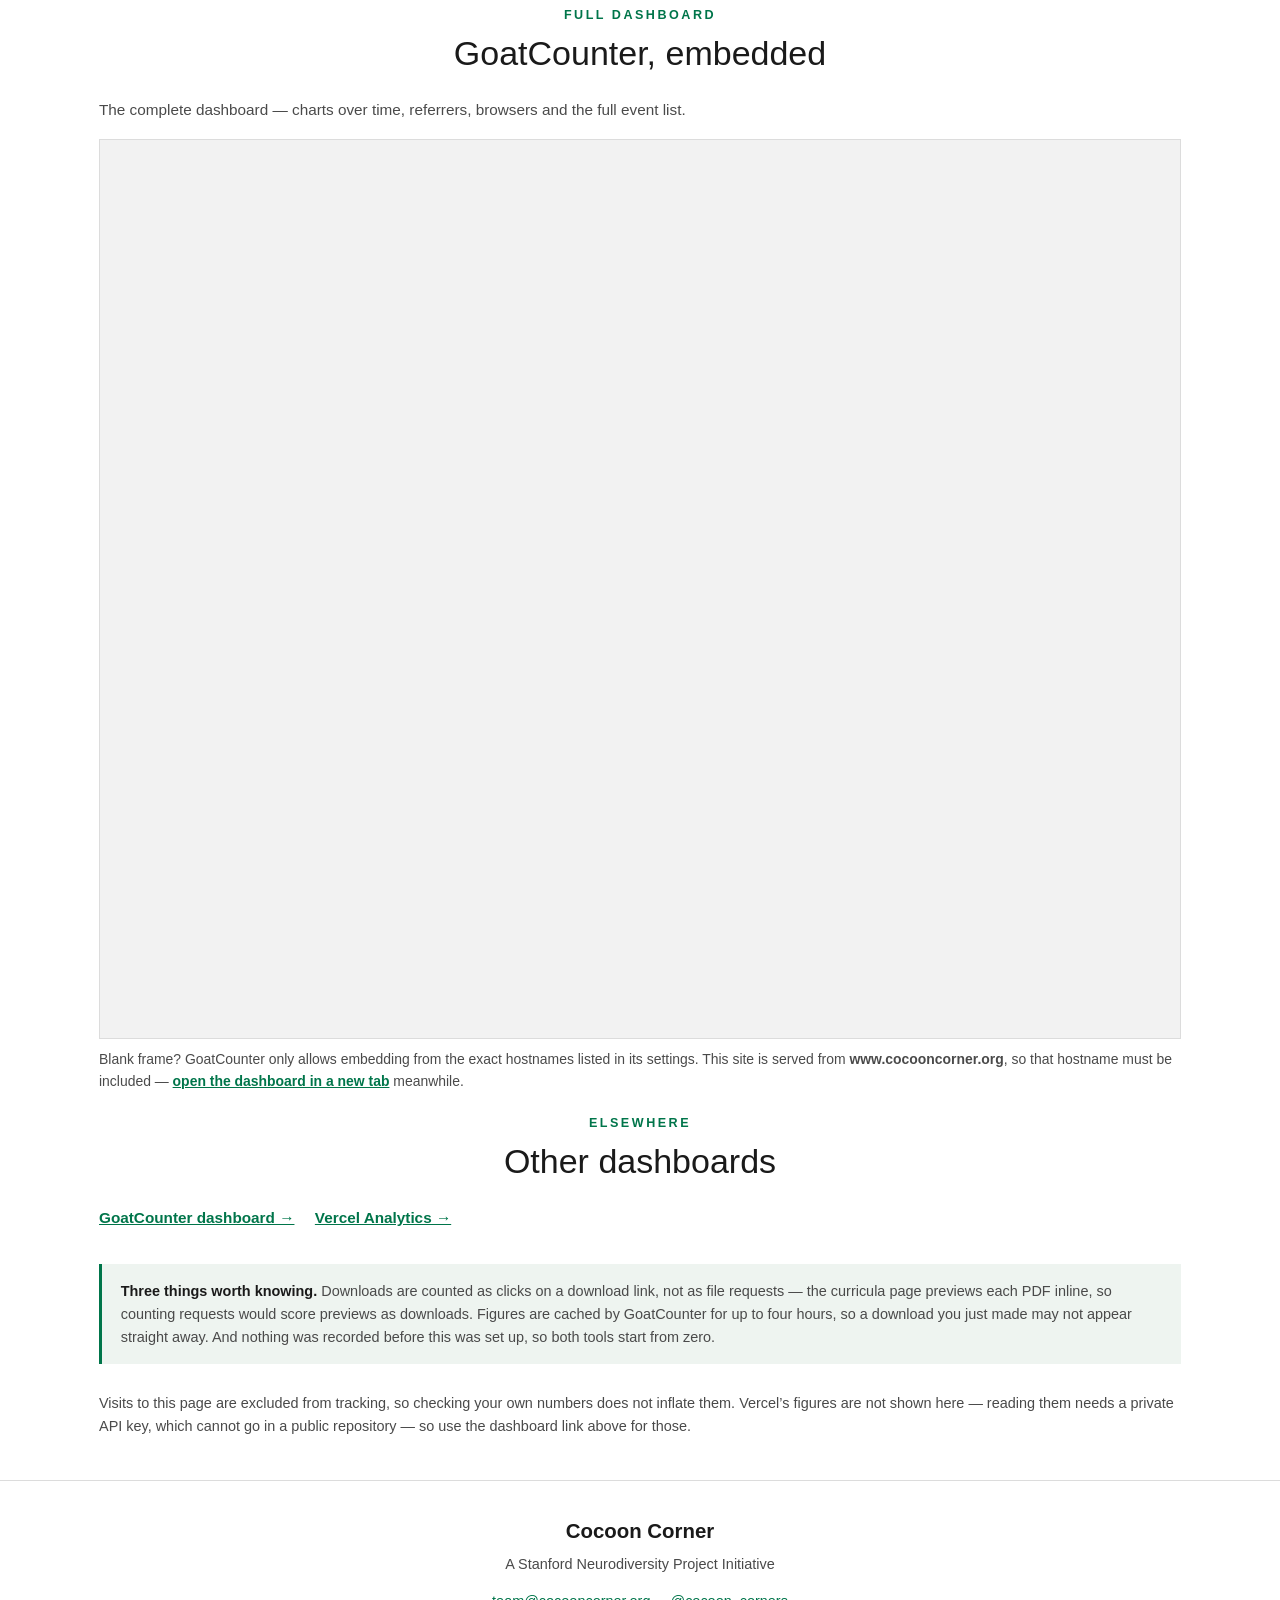
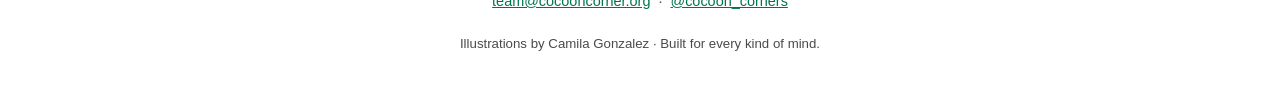
==== commit 8728ea5f: "Make /analytics102 actually refresh its figures GoatCounter sends every counter response with Cache-" ====
--- a/analytics102/index.html
+++ b/analytics102/index.html
@@ -60,6 +60,13 @@
       width: 7rem;
     }
     .stat-table td.is-empty { color: var(--text-soft); font-weight: 400; }
+
+    .refresh-row { margin: -0.4rem 0 1.6rem; }
+    /* buttons don't inherit the page font by default — matters in dyslexia mode */
+    #gc-refresh { font-family: inherit; cursor: pointer; }
+    #gc-refresh:disabled { opacity: 0.6; cursor: progress; }
+    /* the button does nothing without JS */
+    html:not(.js) .refresh-row { display: none; }
 
     .gc-embed-wrap { margin-bottom: 1.2rem; }
     .gc-embed {
@@ -143,7 +150,10 @@
       aggregate counts and holds no keys or passwords.
     </div>
 
-    <p id="gc-status" class="status">Loading figures from GoatCounter&hellip;</p>
+    <p id="gc-status" class="status" aria-live="polite">Loading figures from GoatCounter&hellip;</p>
+    <p class="refresh-row">
+      <button type="button" id="gc-refresh" class="pill-btn outline">Refresh now</button>
+    </p>
 
     <table class="stat-table">
       <caption>Downloads</caption>
